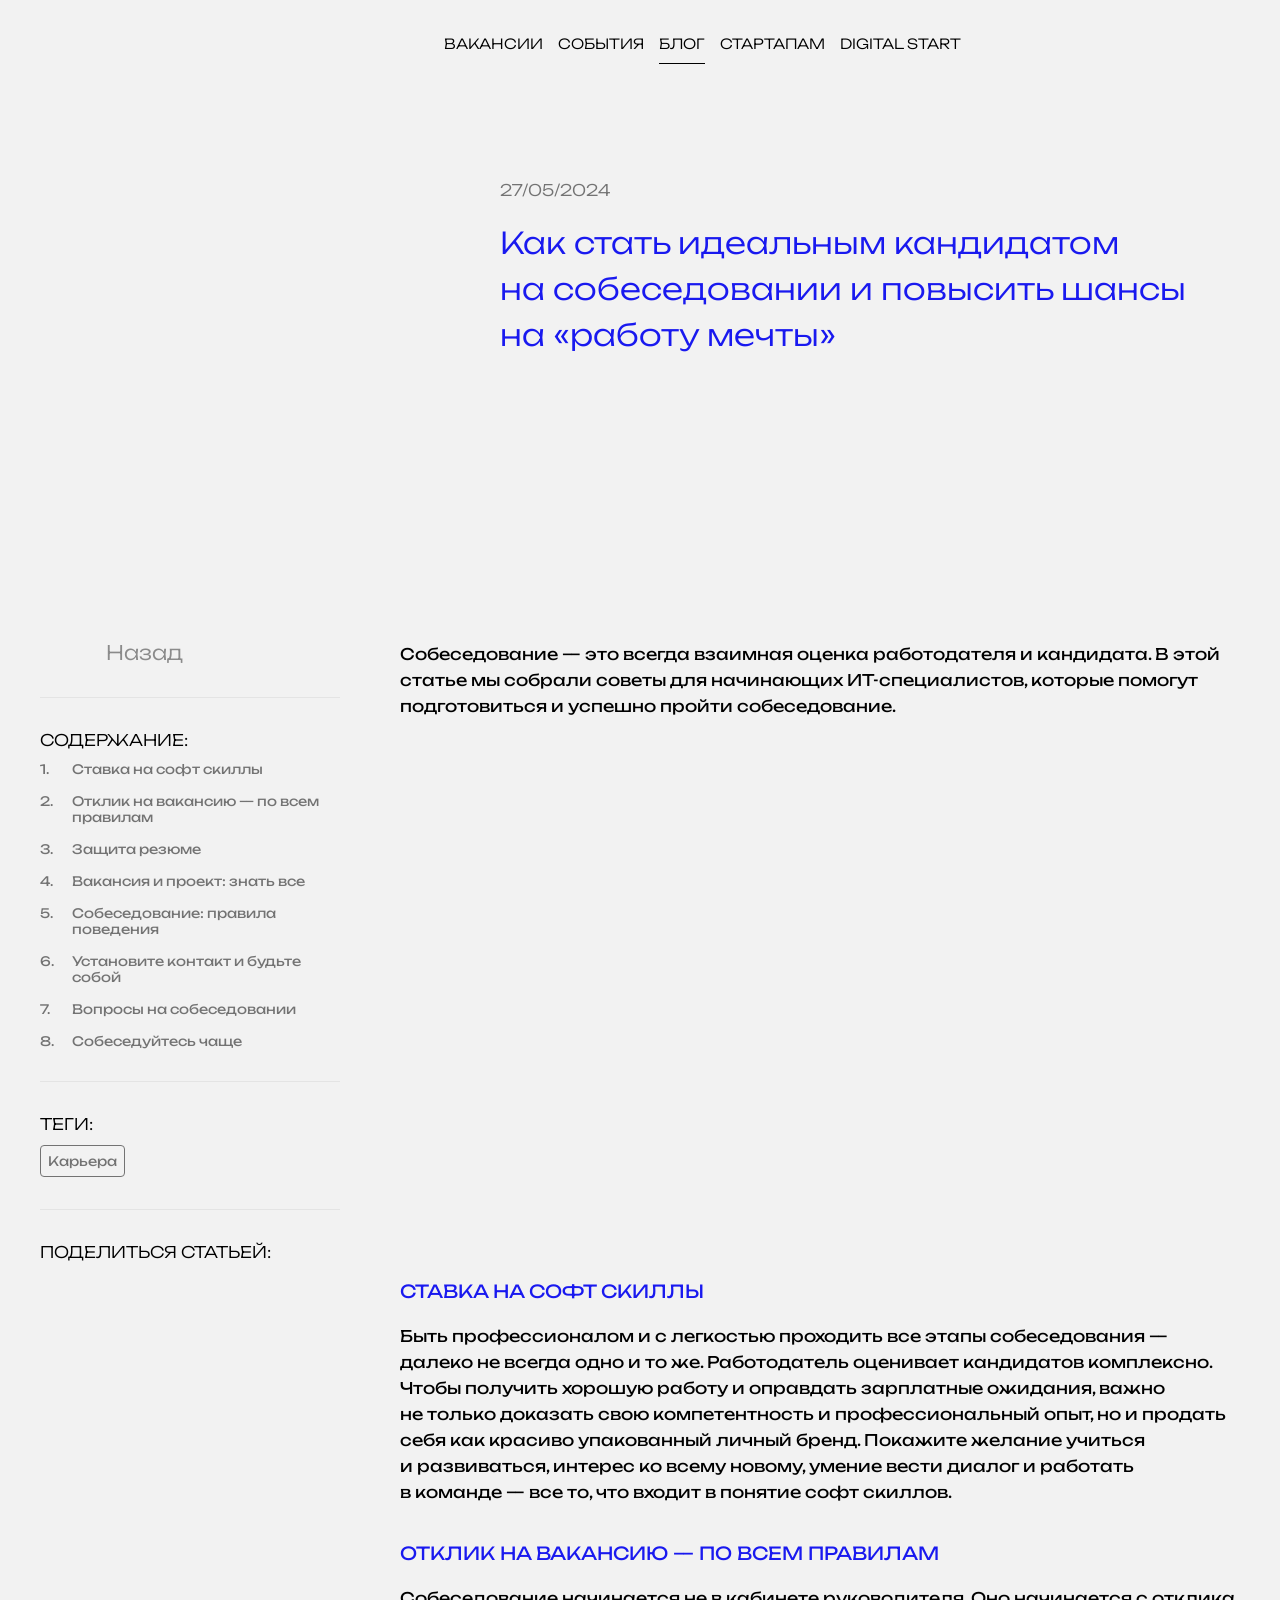
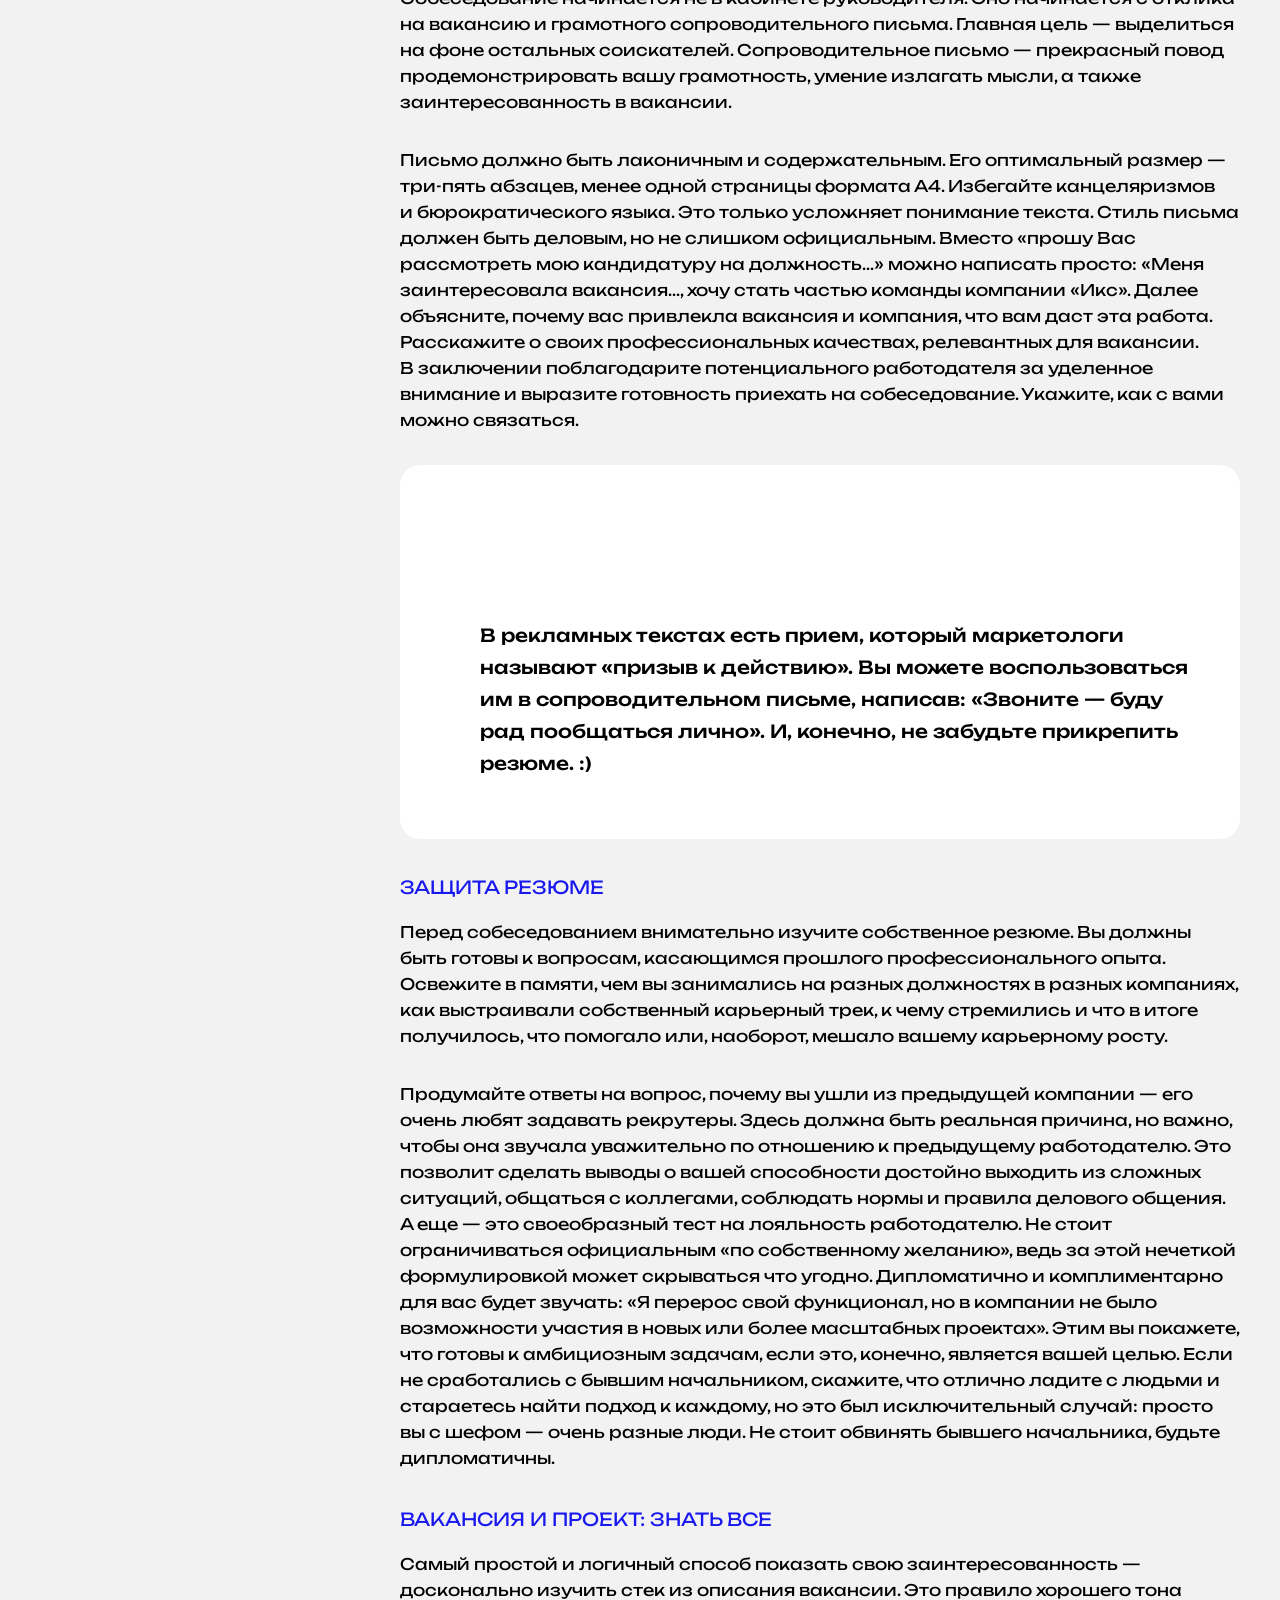
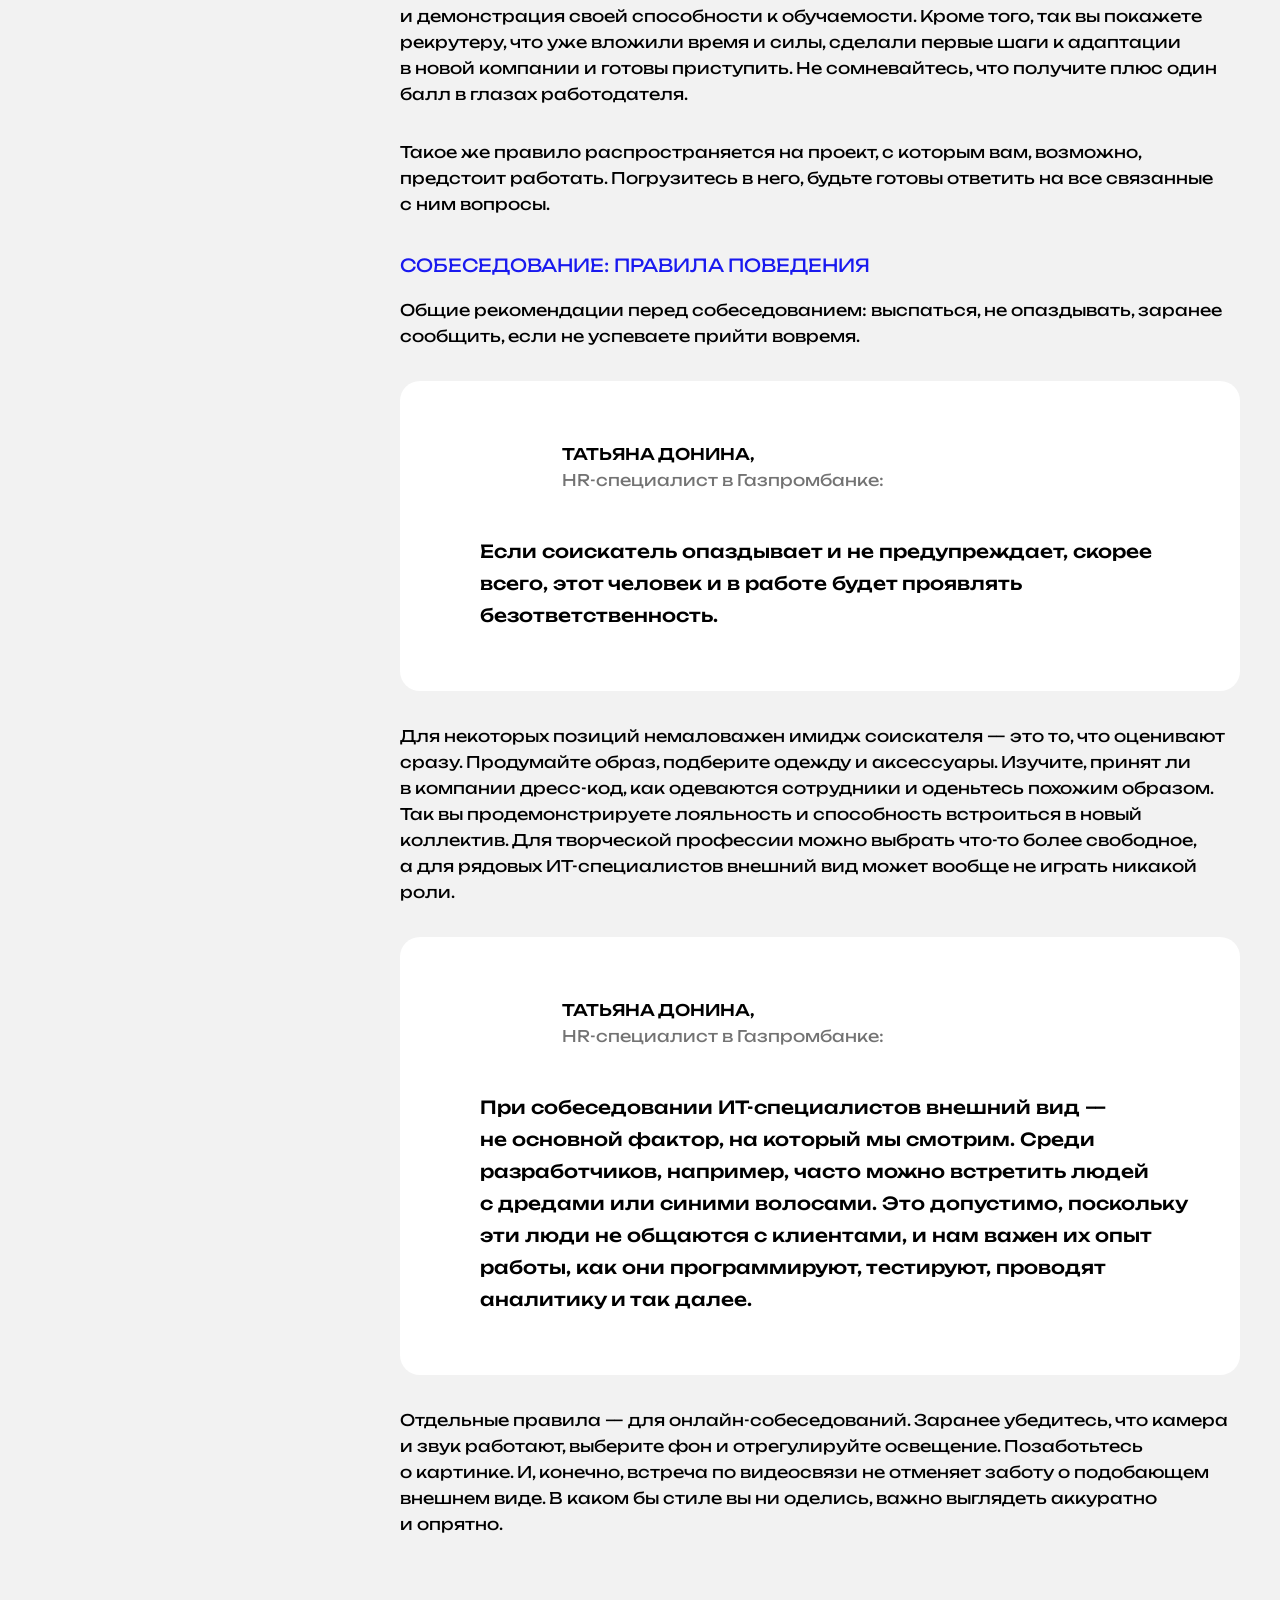
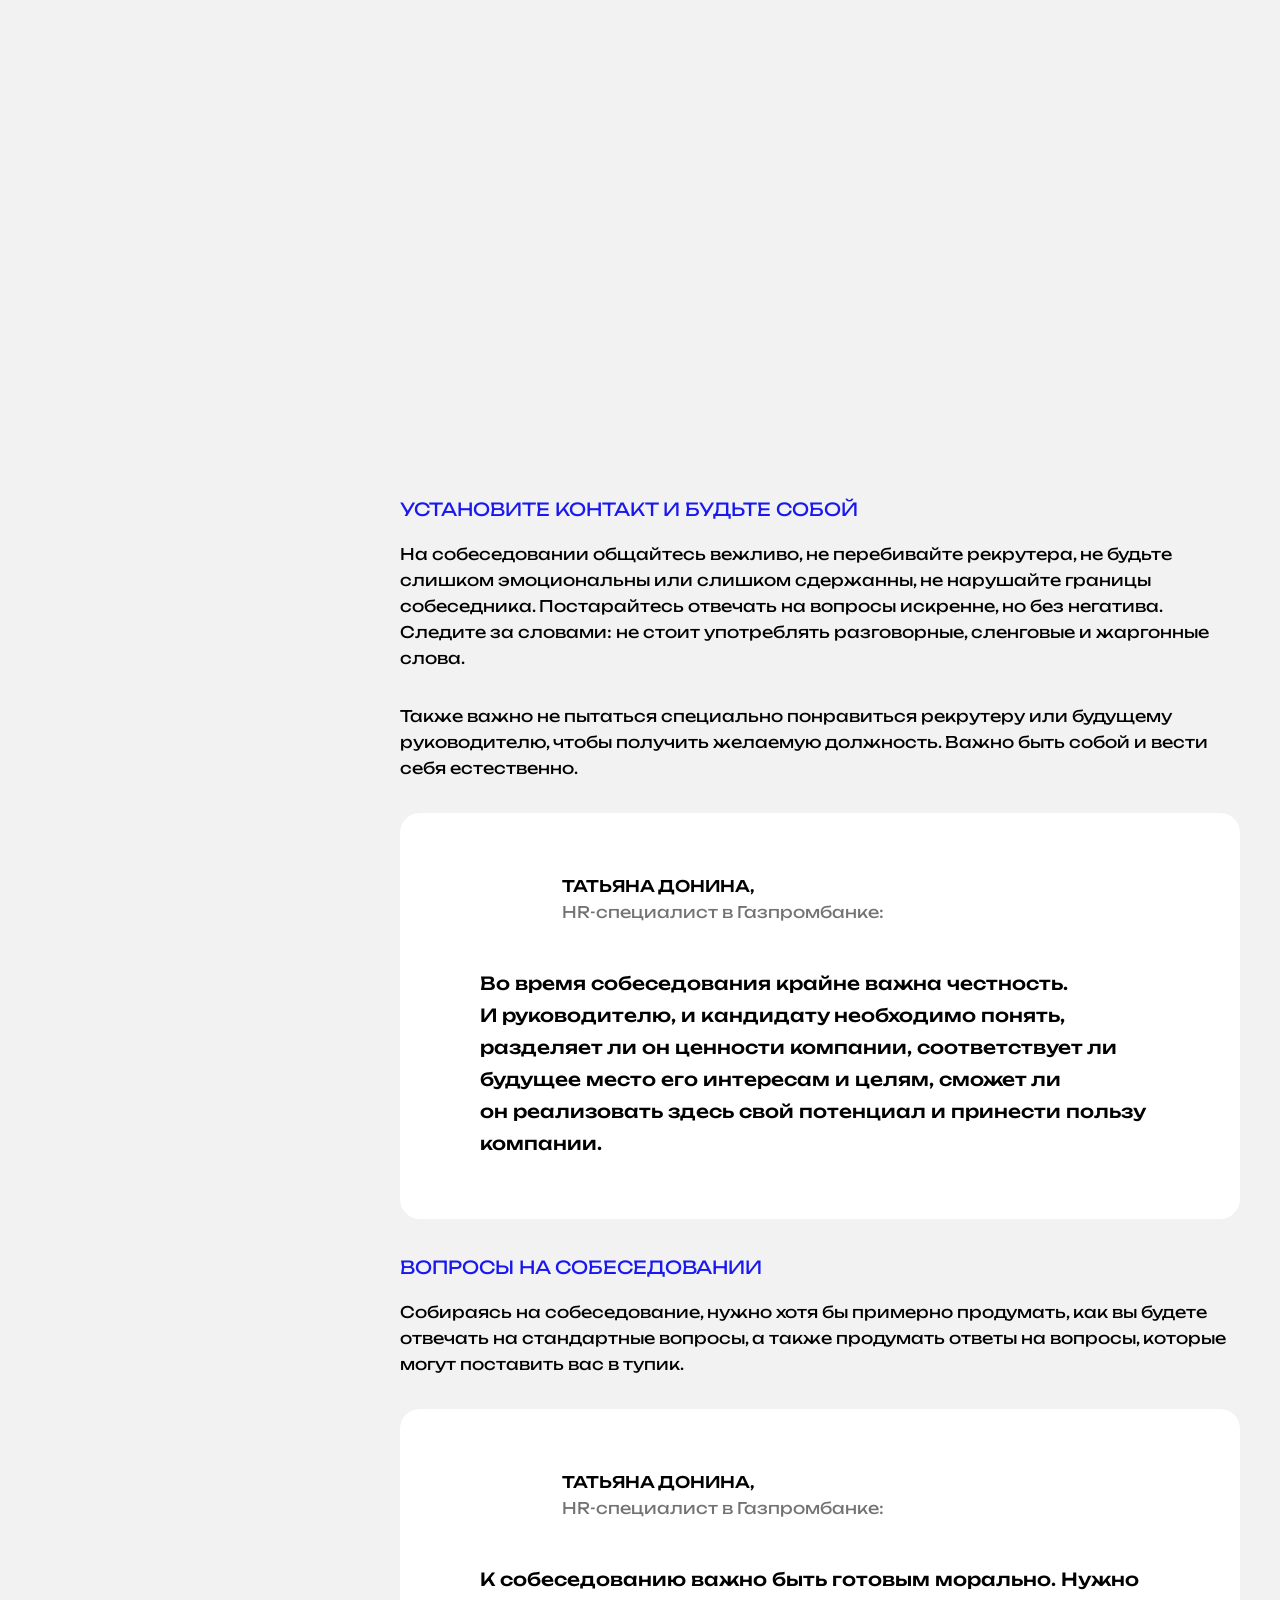
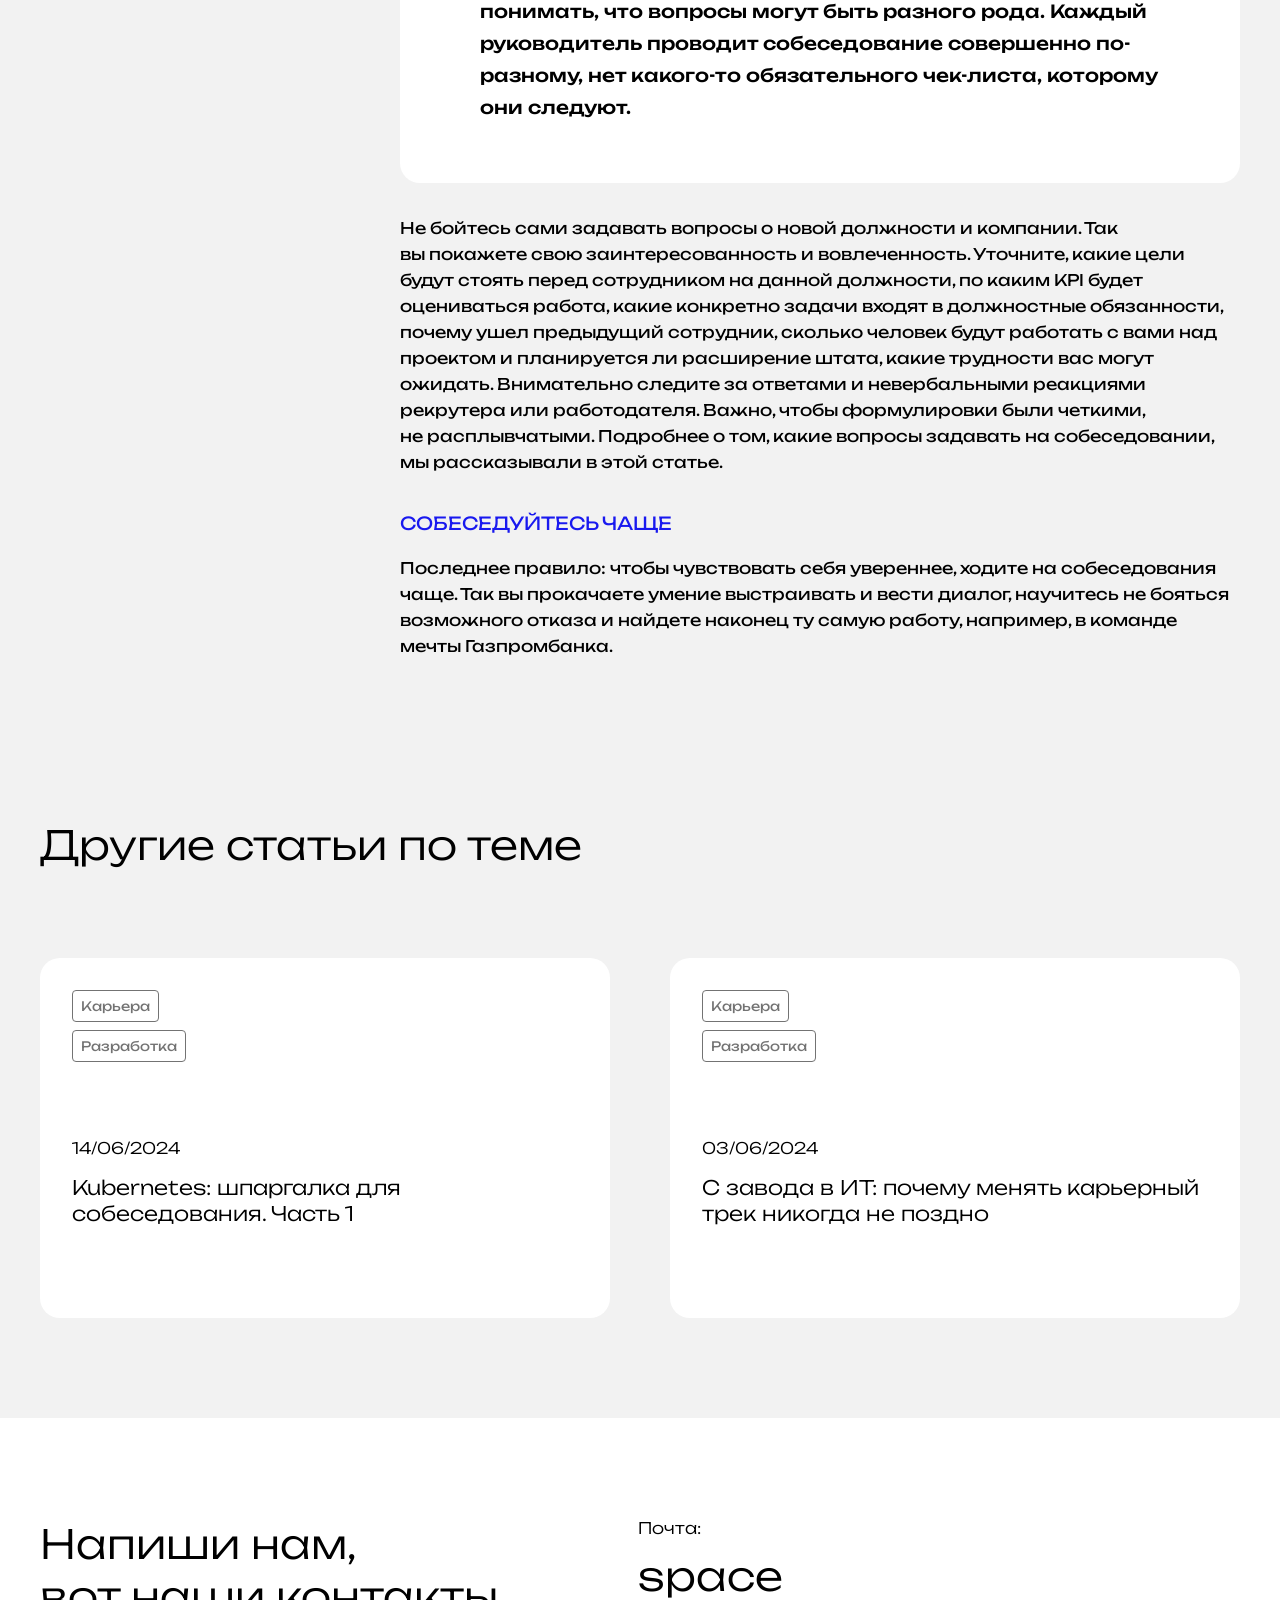
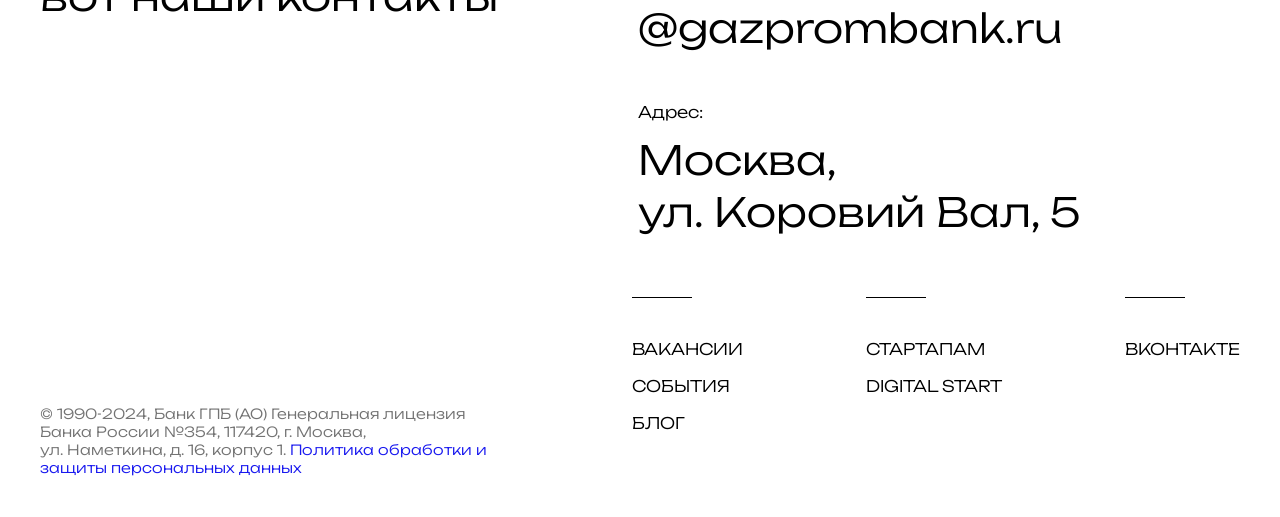
==== article.html @ 4fe47ee4 "Add files via upload" ====
<!DOCTYPE html>
<html lang="ru">

<head>
  <meta charset="UTF-8">
  <meta name="viewport" content="width=device-width, initial-scale=1.0">
  <meta http-equiv="X-UA-Compatible" content="ie=edge">
  <link rel="stylesheet" href="css/style.css">
  <link rel="icon" type="image/png" href="favicon/favicon-96x96.png" sizes="96x96" />
  <link rel="icon" type="image/svg+xml" href="favicon/favicon.svg" />
  <link rel="shortcut icon" href="favicon/favicon.ico" />
  <link rel="apple-touch-icon" sizes="180x180" href="favicon/apple-touch-icon.png" />
  <link rel="manifest" href="/site.webmanifest" />
  <link rel="preload" href="fonts/Unbounded-Regular.woff2" as="font" crossorigin="anonymous">
  <link rel="preload" href="fonts/Unbounded-Medium.woff2" as="font" crossorigin="anonymous">
  <title>Как стать идеальным кандидатом на&nbsp;собеседовании&nbsp;&mdash; Газпромбанк.Тех</title>
  <meta name="description" content="Статья: «Как стать идеальным кандидатом на собеседовании и повысить шансы на «работу мечты»»">
</head>

<body>
  <header class="header">
    <div class="container">
      <div class="header__wrapper">
        <a class="header__logo" href="#" aria-label="Переход на главную страницу">
          <svg class="header__logo-icon" width="354" height="19" aria-hidden="true">
            <use xlink:href="images/sprite.svg#icon-logo-header"></use>
          </svg>
        </a>
        <button class="header__burger burger" type="button" aria-label="Открыть меню">
          <svg width="32" height="32" aria-hidden="true">
            <use xlink:href="images/sprite.svg#icon-burger"></use>
          </svg>
        </button>
        <nav class="main-nav">
          <ul class="main-nav__list">
            <li class="main-nav__item">
              <a class="main-nav__link" href="#">Вакансии</a>
            </li>
            <li class="main-nav__item">
              <a class="main-nav__link" href="#">события</a>
            </li>
            <li class="main-nav__item">
              <a class="main-nav__link main-nav__link--active" href="blog.html">блог</a>
            </li>
            <li class="main-nav__item">
              <a class="main-nav__link" href="#">стартапам</a>
            </li>
            <li class="main-nav__item">
              <a class="main-nav__link" href="#">digital start</a>
            </li>
          </ul>
        </nav>
        <ul class="header__social">
          <li class="header__social-item">
            <a class="header__social-link" href="#" aria-label="Ссылка на VK">
              <svg width="24" height="24" aria-hidden="true">
                <use xlink:href="images/sprite.svg#icon-vk"></use>
              </svg>
            </a>
          </li>
        </ul>
      </div>
    </div>
  </header>
  <main>
    <section class="article-hero">
      <div class="article-hero__decor">
        <picture>
          <source media="(max-width: 767px)" srcset="images/article-decor-mobile.png">
          <source media="(max-width: 1023px)" srcset="images/article-decor-tablet.png">
          <img class="article-hero__decor-img" src="images/article-decor.png" width="1214" height="577"
            alt="Декоративный элемент">
        </picture>
      </div>
      <div class="container">
        <div class="article-hero__wrapper">
          <a class="article-hero__back link-back" href="blog.html">
            <svg class="link-back__icon" width="46" height="14" aria-hidden="true">
              <use xlink:href="images/sprite.svg#icon-arrow-left"></use>
            </svg>
            <span class="link-back__text">Назад</span>
          </a>
          <div class="article-hero__picture">
            <picture>
              <source type="image/webp" media="(max-width: 767px)"
                srcset="images/article-hero-mobile.webp 1x, images/article-hero-mobile@2x.webp 2x">
              <source type="image/webp" media="(max-width: 1023px)"
                srcset="images/article-hero-tablet.webp 1x, images/article-hero-tablet@2x.webp 2x">
              <source type="image/webp" srcset="images/article-hero.webp 1x, images/article-hero@2x.webp 2x" height="440" width="440">
              <source media="(max-width: 767px)"
                srcset="images/article-hero-mobile.png 1x, images/article-hero-mobile@2x.png 2x">
              <source media="(max-width: 1023px)"
                srcset="images/article-hero-tablet.png 1x, images/article-hero-tablet@2x.png 2x">
              <img class="article-hero__img" src="images/article-hero.png" srcset="images/article-hero@2x.png 2x"
                height="440" width="440" alt="Иллюстрация новости">
            </picture>
          </div>
          <div class="article-hero__info">
            <span class="article-hero__date">27/05/2024</span>
            <h1 class="article-hero__title">Как стать идеальным кандидатом на&nbsp;собеседовании и&nbsp;повысить шансы
              на&nbsp;&laquo;работу мечты&raquo;</h1>
          </div>
        </div>
      </div>
    </section>
    <section class="article">
      <h2 class="visually-hidden">Как стать идеальным кандидатом на&nbsp;собеседовании и&nbsp;повысить шансы
        на&nbsp;&laquo;работу мечты&raquo;
      </h2>
      <div class="container">
        <div class="article__wrapper">
          <aside class="article-aside">
            <a class="article-aside__back link-back" href="blog.html">
              <svg class="link-back__icon" width="46" height="14" aria-hidden="true">
                <use xlink:href="images/sprite.svg#icon-arrow-left"></use>
              </svg>
              <span class="link-back__text">Назад</span>
            </a>
            <h2 class="article-aside__title article-aside__title--tablet-none">Содержание:</h2>
            <ul class="article-aside__list">
              <li class="article-aside__item">
                <a href="#article-1" class="article-aside__link">Ставка на&nbsp;софт скиллы</a>
              </li>
              <li class="article-aside__item">
                <a href="#article-2" class="article-aside__link">Отклик на&nbsp;вакансию&nbsp;&mdash; по&nbsp;всем
                  правилам</a>
              </li>
              <li class="article-aside__item">
                <a href="#article-3" class="article-aside__link">Защита резюме</a>
              </li>
              <li class="article-aside__item">
                <a href="#article-4" class="article-aside__link">Вакансия и&nbsp;проект: знать все</a>
              </li>
              <li class="article-aside__item">
                <a href="#article-5" class="article-aside__link">Собеседование: правила поведения</a>
              </li>
              <li class="article-aside__item">
                <a href="#article-6" class="article-aside__link">Установите контакт и&nbsp;будьте собой</a>
              </li>
              <li class="article-aside__item">
                <a href="#article-7" class="article-aside__link">Вопросы на&nbsp;собеседовании</a>
              </li>
              <li class="article-aside__item">
                <a href="#article-8" class="article-aside__link">Собеседуйтесь чаще</a>
              </li>
            </ul>
            <div class="article-aside__inner">
              <h2 class="article-aside__title">ТЕГИ:</h2>
              <ul class="article-aside__tags">
                <li class="article-aside__tag-item">
                  <span class="article-aside__tag">Карьера</span>
                </li>
              </ul>
            </div>
            <div class="article-aside__inner">
              <h2 class="article-aside__title">ПОДЕЛИТЬСЯ СТАТЬЕЙ:</h2>
              <ul class="article-aside__social">
                <li class="article-aside__social-item">
                  <a href="#" class="article-aside__social-link" aria-label="Ссылка на ВК">
                    <svg width="24" height="24" aria-hidden="true">
                      <use xlink:href="images/sprite.svg#icon-vk"></use>
                    </svg>
                  </a>
                </li>
              </ul>
            </div>
          </aside>
          <div class="article__text-block">
            <p class="article__text">Собеседование&nbsp;&mdash; это всегда взаимная оценка работодателя
              и&nbsp;кандидата. В&nbsp;этой статье
              мы&nbsp;собрали советы для начинающих ИТ-специалистов, которые помогут подготовиться и&nbsp;успешно пройти
              собеседование.</p>
            <picture>
              <source type="image/webp" media="(max-width: 767px)"
                srcset="images/article-img-1-mobile.webp 1x, images/article-img-1-mobile@2x.webp 2x">
              <source type="image/webp" media="(max-width: 1023px)"
                srcset="images/article-img-1-tablet.webp 1x, images/article-img-1-tablet@2x.webp 2x">
              <source type="image/webp" srcset="images/article-img-1.webp 1x, images/article-img-1@2x.webp 2x">
              <source media="(max-width: 767px)"
                srcset="images/article-img-1-mobile.jpg 1x, images/article-img-1-mobile@2x.jpg 2x">
              <source media="(max-width: 1023px)"
                srcset="images/article-img-1-tablet.jpg 1x, images/article-img-1-tablet@2x.jpg 2x">
              <img class="article__img" src="images/article-img-1.jpg" srcset="images/article-img-1@2x.jpg 2x"
                height="440" width="820" alt="Иллюстрация новости">
            </picture>
            <h2 class="article__heading" id="article-1">Ставка на&nbsp;софт скиллы</h2>
            <p class="article__text">Быть профессионалом и&nbsp;с&nbsp;легкостью проходить все этапы
              собеседования&nbsp;&mdash; далеко не
              всегда одно и&nbsp;то&nbsp;же. Работодатель оценивает кандидатов комплексно. Чтобы получить хорошую работу
              и
              оправдать зарплатные ожидания, важно не&nbsp;только доказать свою компетентность и&nbsp;профессиональный
              опыт, но&nbsp;и
              продать себя как красиво упакованный личный бренд. Покажите желание учиться и&nbsp;развиваться, интерес ко
              всему новому, умение вести диалог и&nbsp;работать в&nbsp;команде&nbsp;&mdash; все&nbsp;то, что входит
              в&nbsp;понятие софт скиллов.</p>
            <h2 class="article__heading" id="article-2">Отклик на&nbsp;вакансию&nbsp;&mdash; по&nbsp;всем правилам</h2>
            <p class="article__text">Собеседование начинается не&nbsp;в&nbsp;кабинете руководителя. Оно начинается
              с&nbsp;отклика на
              вакансию и&nbsp;грамотного сопроводительного письма. Главная цель&nbsp;&mdash; выделиться на&nbsp;фоне
              остальных соискателей.
              Сопроводительное письмо&nbsp;&mdash; прекрасный повод продемонстрировать вашу грамотность, умение излагать
              мысли, а
              также заинтересованность в&nbsp;вакансии.</p>
            <p class="article__text">Письмо должно быть лаконичным и&nbsp;содержательным. Его оптимальный
              размер&nbsp;&mdash; три-пять
              абзацев, менее одной страницы формата А4. Избегайте канцеляризмов и&nbsp;бюрократического языка. Это
              только
              усложняет понимание текста. Стиль письма должен быть деловым, но&nbsp;не&nbsp;слишком официальным. Вместо
              &laquo;прошу Вас
              рассмотреть мою кандидатуру на&nbsp;должность...&raquo; можно написать просто: &laquo;Меня заинтересовала
              вакансия..., хочу
              стать частью команды компании &laquo;Икс&raquo;. Далее объясните, почему вас привлекла вакансия
              и&nbsp;компания, что вам
              даст эта работа. Расскажите о&nbsp;своих профессиональных качествах, релевантных для вакансии.
              В&nbsp;заключении
              поблагодарите потенциального работодателя за&nbsp;уделенное внимание и&nbsp;выразите готовность приехать
              на
              собеседование. Укажите, как с&nbsp;вами можно связаться.</p>
            <blockquote class="article__blockquote">
              <div class="article__blockquote-inner">
                <svg class="article__blockquote-icon" width="48" height="48" aria-hidden="true">
                  <use xlink:href="images/sprite.svg#icon-quote"></use>
                </svg>
              </div>
              <p class="article__blockquote-text">В&nbsp;рекламных текстах есть прием, который маркетологи называют
                &laquo;призыв к
                действию&raquo;. Вы&nbsp;можете воспользоваться им&nbsp;в&nbsp;сопроводительном письме, написав:
                &laquo;Звоните&nbsp;&mdash; буду рад
                пообщаться лично&raquo;. И, конечно, не&nbsp;забудьте прикрепить резюме. :)</p>
            </blockquote>
            <h2 class="article__heading" id="article-3">Защита резюме</h2>
            <p class="article__text">Перед собеседованием внимательно изучите собственное резюме. Вы&nbsp;должны быть
              готовы
              к&nbsp;вопросам, касающимся прошлого профессионального опыта. Освежите в&nbsp;памяти, чем
              вы&nbsp;занимались на&nbsp;разных
              должностях в&nbsp;разных компаниях, как выстраивали собственный карьерный трек, к&nbsp;чему стремились
              и&nbsp;что в&nbsp;итоге
              получилось, что помогало или, наоборот, мешало вашему карьерному росту.</p>
            <p class="article__text">Продумайте ответы на&nbsp;вопрос, почему вы&nbsp;ушли из&nbsp;предыдущей
              компании&nbsp;&mdash; его очень
              любят задавать рекрутеры. Здесь должна быть реальная причина, но&nbsp;важно, чтобы она звучала уважительно
              по
              отношению к&nbsp;предыдущему работодателю. Это позволит сделать выводы о&nbsp;вашей способности достойно
              выходить из
              сложных ситуаций, общаться с&nbsp;коллегами, соблюдать нормы и&nbsp;правила делового общения.
              А&nbsp;еще&nbsp;&mdash; это
              своеобразный тест на&nbsp;лояльность работодателю. Не&nbsp;стоит ограничиваться официальным
              &laquo;по&nbsp;собственному
              желанию&raquo;, ведь за&nbsp;этой нечеткой формулировкой может скрываться что угодно. Дипломатично
              и&nbsp;комплиментарно
              для вас будет звучать: &laquo;Я&nbsp;перерос свой функционал, но&nbsp;в&nbsp;компании не&nbsp;было
              возможности участия в&nbsp;новых или
              более масштабных проектах&raquo;. Этим вы&nbsp;покажете, что готовы к&nbsp;амбициозным задачам, если это,
              конечно,
              является вашей целью. Если не&nbsp;сработались с&nbsp;бывшим начальником, скажите, что отлично ладите
              с&nbsp;людьми и
              стараетесь найти подход к&nbsp;каждому, но&nbsp;это был исключительный случай: просто
              вы&nbsp;с&nbsp;шефом&nbsp;&mdash; очень разные
              люди. Не&nbsp;стоит обвинять бывшего начальника, будьте дипломатичны.</p>
            <h2 class="article__heading" id="article-4">Вакансия и&nbsp;проект: знать все</h2>
            <p class="article__text">Самый простой и&nbsp;логичный способ показать свою заинтересованность&nbsp;&mdash;
              досконально
              изучить стек из&nbsp;описания вакансии. Это правило хорошего тона и&nbsp;демонстрация своей способности к
              обучаемости. Кроме того, так вы&nbsp;покажете рекрутеру, что уже вложили время и&nbsp;силы, сделали первые
              шаги к
              адаптации в&nbsp;новой компании и&nbsp;готовы приступить. Не&nbsp;сомневайтесь, что получите плюс один
              балл в&nbsp;глазах
              работодателя.</p>
            <p class="article__text">Такое&nbsp;же правило распространяется на&nbsp;проект, с&nbsp;которым вам,
              возможно, предстоит
              работать. Погрузитесь в&nbsp;него, будьте готовы ответить на&nbsp;все связанные с&nbsp;ним вопросы.</p>
            <h2 class="article__heading" id="article-5">Собеседование: правила поведения</h2>
            <p class="article__text">Общие рекомендации перед собеседованием: выспаться, не&nbsp;опаздывать, заранее
              сообщить, если не&nbsp;успеваете прийти вовремя.</p>
            <blockquote class="article__blockquote">
              <div class="article__blockquote-inner">
                <svg class="article__blockquote-icon" width="48" height="48" aria-hidden="true">
                  <use xlink:href="images/sprite.svg#icon-quote"></use>
                </svg>
                <h3 class="article__blockquote-name">ТАТЬЯНА ДОНИНА,</h3>
                <span class="article__blockquote-position">HR-специалист в&nbsp;Газпромбанке:</span>
              </div>
              <p class="article__blockquote-text">Если соискатель опаздывает и&nbsp;не&nbsp;предупреждает, скорее всего,
                этот
                человек и&nbsp;в&nbsp;работе будет проявлять безответственность.</p>
            </blockquote>
            <p class="article__text">Для некоторых позиций немаловажен имидж соискателя&nbsp;&mdash; это&nbsp;то, что
              оценивают сразу.
              Продумайте образ, подберите одежду и&nbsp;аксессуары. Изучите, принят&nbsp;ли в&nbsp;компании дресс-код,
              как одеваются
              сотрудники и&nbsp;оденьтесь похожим образом. Так вы&nbsp;продемонстрируете лояльность и&nbsp;способность
              встроиться в
              новый коллектив. Для творческой профессии можно выбрать что-то более свободное, а&nbsp;для рядовых
              ИТ-специалистов внешний вид может вообще не&nbsp;играть никакой роли.</p>
            <blockquote class="article__blockquote">
              <div class="article__blockquote-inner">
                <svg class="article__blockquote-icon" width="48" height="48" aria-hidden="true">
                  <use xlink:href="images/sprite.svg#icon-quote"></use>
                </svg>
                <h3 class="article__blockquote-name">ТАТЬЯНА ДОНИНА,</h3>
                <span class="article__blockquote-position">HR-специалист в&nbsp;Газпромбанке:</span>
              </div>
              <p class="article__blockquote-text">При собеседовании ИТ-специалистов внешний вид&nbsp;&mdash;
                не&nbsp;основной фактор, на
                который мы&nbsp;смотрим. Среди разработчиков, например, часто можно встретить людей с&nbsp;дредами или
                синими
                волосами. Это допустимо, поскольку эти люди не&nbsp;общаются с&nbsp;клиентами, и&nbsp;нам важен
                их&nbsp;опыт работы, как они
                программируют, тестируют, проводят аналитику и&nbsp;так далее.</p>
            </blockquote>
            <p class="article__text">Отдельные правила&nbsp;&mdash; для онлайн-собеседований. Заранее убедитесь, что
              камера и&nbsp;звук
              работают, выберите фон и&nbsp;отрегулируйте освещение. Позаботьтесь о&nbsp;картинке. И, конечно, встреча
              по
              видеосвязи не&nbsp;отменяет заботу о&nbsp;подобающем внешнем виде. В&nbsp;каком&nbsp;бы стиле
              вы&nbsp;ни&nbsp;оделись, важно выглядеть
              аккуратно и&nbsp;опрятно.</p>
            <picture>
              <source type="image/webp" media="(max-width: 767px)"
                srcset="images/article-img-2-mobile.webp 1x, images/article-img-2-mobile@2x.webp 2x">
              <source type="image/webp" media="(max-width: 1023px)"
                srcset="images/article-img-2-tablet.webp 1x, images/article-img-2-tablet@2x.webp 2x">
              <source type="image/webp" srcset="images/article-img-2.webp 1x, images/article-img-2@2x.webp 2x">
              <source media="(max-width: 767px)"
                srcset="images/article-img-2-mobile.jpg 1x, images/article-img-2-mobile@2x.jpg 2x">
              <source media="(max-width: 1023px)"
                srcset="images/article-img-2-tablet.jpg 1x, images/article-img-2-tablet@2x.jpg 2x">
              <img class="article__img" src="images/article-img-2.jpg" srcset="images/article-img-2@2x.jpg 2x"
                height="440" width="820" alt="Иллюстрация новости">
            </picture>
            <h2 class="article__heading" id="article-6">Установите контакт и&nbsp;будьте собой</h2>
            <p class="article__text">На&nbsp;собеседовании общайтесь вежливо, не&nbsp;перебивайте рекрутера,
              не&nbsp;будьте слишком
              эмоциональны или слишком сдержанны, не&nbsp;нарушайте границы собеседника. Постарайтесь отвечать
              на&nbsp;вопросы
              искренне, но&nbsp;без негатива. Следите за&nbsp;словами: не&nbsp;стоит употреблять разговорные, сленговые
              и&nbsp;жаргонные
              слова.</p>
            <p class="article__text">Также важно не&nbsp;пытаться специально понравиться рекрутеру или будущему
              руководителю,
              чтобы получить желаемую должность. Важно быть собой и&nbsp;вести себя естественно.</p>
            <blockquote class="article__blockquote">
              <div class="article__blockquote-inner">
                <svg class="article__blockquote-icon" width="48" height="48" aria-hidden="true">
                  <use xlink:href="images/sprite.svg#icon-quote"></use>
                </svg>
                <h3 class="article__blockquote-name">ТАТЬЯНА ДОНИНА,</h3>
                <span class="article__blockquote-position">HR-специалист в&nbsp;Газпромбанке:</span>
              </div>
              <p class="article__blockquote-text">Во&nbsp;время собеседования крайне важна честность.
                И&nbsp;руководителю, и
                кандидату необходимо понять, разделяет&nbsp;ли он&nbsp;ценности компании, соответствует&nbsp;ли будущее
                место его
                интересам и&nbsp;целям, сможет&nbsp;ли он&nbsp;реализовать здесь свой потенциал и&nbsp;принести пользу
                компании.</p>
            </blockquote>
            <h2 class="article__heading" id="article-7">Вопросы на&nbsp;собеседовании</h2>
            <p class="article__text">Собираясь на&nbsp;собеседование, нужно хотя&nbsp;бы примерно продумать, как
              вы&nbsp;будете
              отвечать на&nbsp;стандартные вопросы, а&nbsp;также продумать ответы на&nbsp;вопросы, которые могут
              поставить вас в&nbsp;тупик.
            </p>
            <blockquote class="article__blockquote">
              <div class="article__blockquote-inner">
                <svg class="article__blockquote-icon" width="48" height="48" aria-hidden="true">
                  <use xlink:href="images/sprite.svg#icon-quote"></use>
                </svg>
                <h3 class="article__blockquote-name">ТАТЬЯНА ДОНИНА,</h3>
                <span class="article__blockquote-position">HR-специалист в&nbsp;Газпромбанке:</span>
              </div>
              <p class="article__blockquote-text">К&nbsp;собеседованию важно быть готовым морально. Нужно понимать, что
                вопросы могут быть разного рода. Каждый руководитель проводит собеседование совершенно по-разному, нет
                какого-то обязательного чек-листа, которому они следуют.</p>
            </blockquote>
            <p class="article__text">Не&nbsp;бойтесь сами задавать вопросы о&nbsp;новой должности и&nbsp;компании. Так
              вы&nbsp;покажете свою
              заинтересованность и&nbsp;вовлеченность. Уточните, какие цели будут стоять перед сотрудником
              на&nbsp;данной
              должности, по&nbsp;каким KPI будет оцениваться работа, какие конкретно задачи входят в&nbsp;должностные
              обязанности,
              почему ушел предыдущий сотрудник, сколько человек будут работать с&nbsp;вами над проектом
              и&nbsp;планируется&nbsp;ли
              расширение штата, какие трудности вас могут ожидать. Внимательно следите за&nbsp;ответами
              и&nbsp;невербальными
              реакциями рекрутера или работодателя. Важно, чтобы формулировки были четкими, не&nbsp;расплывчатыми.
              Подробнее
              о&nbsp;том, какие вопросы задавать на&nbsp;собеседовании, мы&nbsp;рассказывали в&nbsp;этой статье.</p>
            <h2 class="article__heading" id="article-8">СОБЕСЕДУЙТЕСЬ ЧАЩЕ</h2>
            <p class="article__text">Последнее правило: чтобы чувствовать себя увереннее, ходите на&nbsp;собеседования
              чаще.
              Так вы&nbsp;прокачаете умение выстраивать и&nbsp;вести диалог, научитесь не&nbsp;бояться возможного отказа
              и&nbsp;найдете
              наконец ту&nbsp;самую работу, например, в&nbsp;команде мечты Газпромбанка.</p>
          </div>
        </div>
      </div>
    </section>
    <section class="see-more">
      <div class="container">
        <h2 class="see-more__title">Другие статьи по теме</h2>
        <ul class="see-more__list">
          <li class="see-more__item">
            <a class="blog-card" href="#">
              <picture>
                <source type="image/webp" media="(max-width: 767px)"
                  srcset="images/blog-img-mob-1.webp 1x, images/blog-img-mob-1@2x.webp 2x">
                <source type="image/webp" media="(max-width: 1023px)"
                  srcset="images/blog-img-tablet-1.webp 1x, images/blog-img-tablet-1@2x.webp 2x">
                <source type="image/webp" srcset="images/blog-img-1.webp 1x, images/blog-img-1@2x.webp 2x">
                <source media="(max-width: 767px)"
                  srcset="images/blog-img-mob-1.png 1x, images/blog-img-mob-1@2x.png 2x">
                <source media="(max-width: 1023px)"
                  srcset="images/blog-img-tablet-1.png 1x, images/blog-img-tablet-1@2x.png 2x">
                <img class="blog-card__img" src="images/blog-img-1.png" srcset="images/blog-img-1@2x.png 2x" width="228"
                  height="228" alt="">
              </picture>
              <ul class="blog-card__tags">
                <li class="blog-card__tag">Карьера</li>
                <li class="blog-card__tag">Разработка</li>
              </ul>
              <div class="blog-card__content">
                <p class="blog-card__date">14/06/2024</p>
                <h3 class="blog-card__title">Kubernetes: шпаргалка для собеседования. Часть&nbsp;1</h3>
              </div>
            </a>
          </li>
          <li class="see-more__item">
            <a class="blog-card blog-card--top" href="#">
              <picture>
                <source type="image/webp" media="(max-width: 767px)"
                  srcset="images/blog-img-mob-2.webp 1x, images/blog-img-mob-2@2x.webp 2x">
                <source type="image/webp" media="(max-width: 1023px)"
                  srcset="images/blog-img-tablet-2.webp 1x, images/blog-img-tablet-2@2x.webp 2x">
                <source type="image/webp" srcset="images/blog-img-2.webp 1x, images/blog-img-2@2x.webp 2x">
                <source media="(max-width: 767px)"
                  srcset="images/blog-img-mob-2.png 1x, images/blog-img-mob-2@2x.png 2x">
                <source media="(max-width: 1023px)"
                  srcset="images/blog-img-tablet-2.png 1x, images/blog-img-tablet-2@2x.png 2x">
                <img class="blog-card__img" src="images/blog-img-2.png" srcset="images/blog-img-2@2x.png 2x" width="228"
                  height="228" alt="">
              </picture>
              <ul class="blog-card__tags">
                <li class="blog-card__tag">Карьера</li>
                <li class="blog-card__tag">Разработка</li>
              </ul>
              <div class="blog-card__content">
                <p class="blog-card__date">03/06/2024</p>
                <h3 class="blog-card__title">С&nbsp;завода в&nbsp;ИТ: почему менять карьерный трек
                  никогда не
                  поздно</h3>
              </div>
            </a>
          </li>
          <li class="see-more__item see-more__item--desktop">
            <a class="blog-card" href="#">
              <picture>
                <source type="image/webp" srcset="images/blog-img-7.webp 1x, images/blog-img-7@2x.webp 2x">
                <img class="blog-card__img" src="images/blog-img-7.png" srcset="images/blog-img-7@2x.png 2x" width="228"
                  height="228" alt="">
              </picture>
              <ul class="blog-card__tags">
                <li class="blog-card__tag">Карьера</li>
              </ul>
              <div class="blog-card__content">
                <p class="blog-card__date">24/04/2024</p>
                <h3 class="blog-card__title">Проект Alumni; Как в&nbsp;Газпромбанке создали клуб бывших
                  сотрудников</h3>
              </div>
            </a>
          </li>
        </ul>
      </div>
    </section>
  </main>
  <footer class="footer">
    <div class="container">
      <div class="footer__columns">
        <div class="footer__column">
          <h2 class="footer__title">Напиши нам, вот&nbsp;наши контакты</h2>
        </div>
        <div class="footer__column">
          <div class="footer__contacts">
            <span class="footer__contacts-title">Почта:</span>
            <a class="footer__contacts-link" href="mailto:space@gazprombank.ru">space @gazprombank.ru</a>
          </div>
          <div class="footer__contacts">
            <span class="footer__contacts-title">Адрес:</span>
            <a class="footer__contacts-link" href="#">Москва, ул.&nbsp;Коровий Вал, 5</a>
          </div>
        </div>
      </div>
      <div class="footer__columns">
        <div class="footer__column">
          <a class="footer__logo" href="#" aria-label="Переход на главную страницу">
            <svg class="footer__logo-icon" width="354" height="19" aria-hidden="true">
              <use xlink:href="images/sprite.svg#icon-logo-header"></use>
            </svg>
          </a>
          <p class="footer__copyright">© 1990-2024, Банк ГПБ (АО) Генеральная лицензия Банка России №354, 117420, г.
            Москва, ул.&nbsp;Наметкина, д. 16, корпус 1. <a href="#" class="footer__copyright-link">Политика обработки и
              защиты персональных данных</a>
          </p>
        </div>
        <div class="footer__column">
          <div class="footer__navigation">
            <div class="footer__navigation-block">
              <a href="#" class="footer__navigation-link">Вакансии</a>
              <a href="#" class="footer__navigation-link">События</a>
              <a href="#" class="footer__navigation-link">Блог</a>
            </div>
            <div class="footer__navigation-block">
              <a href="#" class="footer__navigation-link">Стартапам</a>
              <a href="#" class="footer__navigation-link">Digital start</a>
            </div>
            <div class="footer__navigation-block">
              <a href="#" class="footer__navigation-link">Вконтакте</a>
            </div>
          </div>
        </div>
      </div>
    </div>
  </footer>
</body>

</html>
---- css/style.css ----
/* Global */
/* ------------------------------------ */
/*! normalize.css v8.0.1 | MIT License | github.com/necolas/normalize.css */
/* Document
  ========================================================================== */
/**
 * 1. Correct the line height in all browsers.
 * 2. Prevent adjustments of font size after orientation changes in iOS.
 */
html {
  line-height: 1.15;
  /* 1 */
  -webkit-text-size-adjust: 100%;
  /* 2 */
}

/* Sections
  ========================================================================== */
/**
* Remove the margin in all browsers.
*/
body {
  margin: 0;
}

/**
* Render the `main` element consistently in IE.
*/
main {
  display: block;
}

/**
* Correct the font size and margin on `h1` elements within `section` and
* `article` contexts in Chrome, Firefox, and Safari.
*/
h1 {
  margin: 0.67em 0;
  font-size: 2em;
}

/* Grouping content
  ========================================================================== */
/**
* 1. Add the correct box sizing in Firefox.
* 2. Show the overflow in Edge and IE.
*/
hr {
  -webkit-box-sizing: content-box;
          box-sizing: content-box;
  /* 1 */
  height: 0;
  /* 1 */
  overflow: visible;
  /* 2 */
}

/**
* 1. Correct the inheritance and scaling of font size in all browsers.
* 2. Correct the odd `em` font sizing in all browsers.
*/
pre {
  font-size: 1em;
  /* 2 */
  font-family: monospace, monospace;
  /* 1 */
}

/* Text-level semantics
  ========================================================================== */
/**
* Remove the gray background on active links in IE 10.
*/
a {
  background-color: transparent;
}

/**
* 1. Remove the bottom border in Chrome 57-
* 2. Add the correct text decoration in Chrome, Edge, IE, Opera, and Safari.
*/
abbr[title] {
  text-decoration: underline;
  /* 2 */
  -webkit-text-decoration: underline dotted;
          text-decoration: underline dotted;
  /* 2 */
  border-bottom: none;
  /* 1 */
}

/**
* Add the correct font weight in Chrome, Edge, and Safari.
*/
b,
strong {
  font-weight: bolder;
}

/**
* 1. Correct the inheritance and scaling of font size in all browsers.
* 2. Correct the odd `em` font sizing in all browsers.
*/
code,
kbd,
samp {
  font-size: 1em;
  /* 2 */
  font-family: monospace, monospace;
  /* 1 */
}

/**
* Add the correct font size in all browsers.
*/
small {
  font-size: 80%;
}

/**
* Prevent `sub` and `sup` elements from affecting the line height in
* all browsers.
*/
sub,
sup {
  position: relative;
  font-size: 75%;
  line-height: 0;
  vertical-align: baseline;
}

sub {
  bottom: -0.25em;
}

sup {
  top: -0.5em;
}

/* Embedded content
  ========================================================================== */
/**
* Remove the border on images inside links in IE 10.
*/
img {
  border-style: none;
}

/* Forms
  ========================================================================== */
/**
* 1. Change the font styles in all browsers.
* 2. Remove the margin in Firefox and Safari.
*/
button,
input,
optgroup,
select,
textarea {
  margin: 0;
  /* 2 */
  font-size: 100%;
  /* 1 */
  line-height: 1.15;
  /* 1 */
  font-family: inherit;
  /* 1 */
}

/**
* Show the overflow in IE.
* 1. Show the overflow in Edge.
*/
button,
input {
  /* 1 */
  overflow: visible;
}

/**
* Remove the inheritance of text transform in Edge, Firefox, and IE.
* 1. Remove the inheritance of text transform in Firefox.
*/
button,
select {
  /* 1 */
  text-transform: none;
}

/**
* Correct the inability to style clickable types in iOS and Safari.
*/
button,
[type="button"],
[type="reset"],
[type="submit"] {
  -webkit-appearance: button;
}

/**
* Remove the inner border and padding in Firefox.
*/
button::-moz-focus-inner,
[type="button"]::-moz-focus-inner,
[type="reset"]::-moz-focus-inner,
[type="submit"]::-moz-focus-inner {
  padding: 0;
  border-style: none;
}

/**
* Restore the focus styles unset by the previous rule.
*/
button:-moz-focusring,
[type="button"]:-moz-focusring,
[type="reset"]:-moz-focusring,
[type="submit"]:-moz-focusring {
  outline: 1px dotted ButtonText;
}

/**
* Correct the padding in Firefox.
*/
fieldset {
  padding: 0.35em 0.75em 0.625em;
}

/**
* 1. Correct the text wrapping in Edge and IE.
* 2. Correct the color inheritance from `fieldset` elements in IE.
* 3. Remove the padding so developers are not caught out when they zero out
*    `fieldset` elements in all browsers.
*/
legend {
  display: table;
  /* 1 */
  -webkit-box-sizing: border-box;
          box-sizing: border-box;
  /* 1 */
  max-width: 100%;
  /* 1 */
  padding: 0;
  /* 3 */
  color: inherit;
  /* 2 */
  white-space: normal;
  /* 1 */
}

/**
* Add the correct vertical alignment in Chrome, Firefox, and Opera.
*/
progress {
  vertical-align: baseline;
}

/**
* Remove the default vertical scrollbar in IE 10+.
*/
textarea {
  overflow: auto;
}

/**
* 1. Add the correct box sizing in IE 10.
* 2. Remove the padding in IE 10.
*/
[type="checkbox"],
[type="radio"] {
  -webkit-box-sizing: border-box;
          box-sizing: border-box;
  /* 1 */
  padding: 0;
  /* 2 */
}

/**
* Correct the cursor style of increment and decrement buttons in Chrome.
*/
[type="number"]::-webkit-inner-spin-button,
[type="number"]::-webkit-outer-spin-button {
  height: auto;
}

/**
* 1. Correct the odd appearance in Chrome and Safari.
* 2. Correct the outline style in Safari.
*/
[type="search"] {
  outline-offset: -2px;
  /* 2 */
  -webkit-appearance: textfield;
  /* 1 */
}

/**
* Remove the inner padding in Chrome and Safari on macOS.
*/
[type="search"]::-webkit-search-decoration {
  -webkit-appearance: none;
}

/**
* 1. Correct the inability to style clickable types in iOS and Safari.
* 2. Change font properties to `inherit` in Safari.
*/
::-webkit-file-upload-button {
  font: inherit;
  /* 2 */
  -webkit-appearance: button;
  /* 1 */
}

/* Interactive
  ========================================================================== */
/*
* Add the correct display in Edge, IE 10+, and Firefox.
*/
details {
  display: block;
}

/*
* Add the correct display in all browsers.
*/
summary {
  display: list-item;
}

/* Misc
  ========================================================================== */
/**
* Add the correct display in IE 10+.
*/
template {
  display: none;
}

/**
* Add the correct display in IE 10.
*/
[hidden] {
  display: none;
}

@font-face {
  font-family: "Unbounded";
  src: url("../fonts/Unbounded-Light.woff2") format("woff2"), url("../fonts/Unbounded-Light.woff") format("woff");
  font-weight: 300;
  font-style: normal;
  font-display: swap;
}

@font-face {
  font-family: "Unbounded";
  src: url("../fonts/Unbounded-Regular.woff2") format("woff2"), url("../fonts/Unbounded-Regular.woff") format("woff");
  font-weight: 400;
  font-style: normal;
  font-display: swap;
}

@font-face {
  font-family: "Unbounded";
  src: url("../fonts/Unbounded-Medium.woff2") format("woff2"), url("../fonts/Unbounded-Medium.woff") format("woff");
  font-weight: 500;
  font-style: normal;
  font-display: swap;
}

*,
*::after,
*::before {
  -webkit-box-sizing: border-box;
          box-sizing: border-box;
}

html {
  scroll-behavior: smooth;
}

body {
  display: -webkit-box;
  display: -ms-flexbox;
  display: flex;
  -webkit-box-orient: vertical;
  -webkit-box-direction: normal;
      -ms-flex-direction: column;
          flex-direction: column;
  min-height: 100vh;
  margin: 0;
  padding: 0;
  font-size: 16px;
  line-height: 24px;
  font-family: "Unbounded", "Arial", sans-serif;
  color: #000000;
  background-color: #F2F2F2;
}

main {
  -webkit-box-flex: 1;
      -ms-flex-positive: 1;
          flex-grow: 1;
}

img {
  display: block;
  height: auto;
  -o-object-fit: cover;
     object-fit: cover;
  max-width: 100%;
}

a {
  text-decoration: none;
}

textarea {
  resize: none;
}

.container {
  max-width: 1260px;
  margin: 0 auto;
  padding: 0 30px;
}

@media (max-width: 1023px) {
  .container {
    padding: 0 32px;
  }
}

@media (max-width: 767px) {
  .container {
    padding: 0 30px;
  }
}

.visually-hidden {
  position: absolute;
  width: 1px;
  height: 1px;
  margin: -1px;
  padding: 0;
  overflow: hidden;
  white-space: nowrap;
  border: 0;
  clip: rect(0 0 0 0);
  -webkit-clip-path: inset(100%);
          clip-path: inset(100%);
}

/* Blocks */
/* ------------------------------------ */
.link-back {
  display: -webkit-box;
  display: -ms-flexbox;
  display: flex;
  -webkit-box-align: center;
      -ms-flex-align: center;
          align-items: center;
  gap: 20px;
  font-size: 20px;
  line-height: 24px;
  font-weight: 300;
}

.link-back__text {
  -webkit-transition: color ease-in 0.3s;
  transition: color ease-in 0.3s;
  color: #8B8B8B;
}

.header {
  padding: 32px 0;
}

@media (max-width: 1023px) {
  .header {
    padding: 22px 0;
  }
}

@media (max-width: 767px) {
  .header {
    padding: 30px 0;
  }
}

.header__wrapper {
  display: -webkit-box;
  display: -ms-flexbox;
  display: flex;
  -webkit-box-align: center;
      -ms-flex-align: center;
          align-items: center;
}

.header__logo {
  display: -webkit-box;
  display: -ms-flexbox;
  display: flex;
  margin: 0 115px 0 0;
}

@media (max-width: 1300px) {
  .header__logo {
    margin: 0 50px 0 0;
  }
}

@media (max-width: 767px) {
  .header__logo {
    margin: 0 10px 0 0;
  }
}

.header__logo-icon {
  height: 19px;
  width: 354px;
}

@media (max-width: 767px) {
  .header__logo-icon {
    width: 238px;
    height: 13px;
  }
}

.header__social {
  display: -webkit-box;
  display: -ms-flexbox;
  display: flex;
  -webkit-box-align: center;
      -ms-flex-align: center;
          align-items: center;
  gap: 15px;
  padding: 0;
  margin: 0 0 0 auto;
  list-style: none;
}

@media (max-width: 1023px) {
  .header__social {
    display: none;
  }
}

.header__social-link {
  display: -webkit-box;
  display: -ms-flexbox;
  display: flex;
  color: #000000;
  -webkit-transition: color ease-in 0.3s;
  transition: color ease-in 0.3s;
}

.header__social-link:hover, .header__social-link:focus-visible {
  color: #737373;
}

@media (max-width: 1023px) {
  .header__burger {
    margin: 0 0 0 auto;
  }
}

.burger {
  display: none;
  border: none;
  background-color: transparent;
  padding: 0;
  height: 32px;
  width: 32px;
  -webkit-box-align: center;
      -ms-flex-align: center;
          align-items: center;
  -webkit-box-pack: center;
      -ms-flex-pack: center;
          justify-content: center;
  position: relative;
  cursor: pointer;
}

@media (max-width: 1023px) {
  .burger {
    display: -webkit-box;
    display: -ms-flexbox;
    display: flex;
  }
  .burger::before {
    content: "";
    width: 42px;
    height: 42px;
    position: absolute;
  }
}

.main-nav {
  margin: 0 20px 0 0;
}

@media (max-width: 1023px) {
  .main-nav {
    display: none;
  }
}

.main-nav__list {
  -webkit-box-align: center;
      -ms-flex-align: center;
          align-items: center;
  display: -webkit-box;
  display: -ms-flexbox;
  display: flex;
  gap: 32px;
  list-style: none;
  margin: 0;
  padding: 0;
}

@media (max-width: 1300px) {
  .main-nav__list {
    gap: 15px;
  }
}

.main-nav__link {
  color: #000000;
  display: -webkit-box;
  display: -ms-flexbox;
  display: flex;
  font-size: 16px;
  font-weight: 300;
  line-height: 20px;
  position: relative;
  text-transform: uppercase;
}

.main-nav__link:hover::after, .main-nav__link:focus-visible::after {
  opacity: 1;
}

.main-nav__link::after {
  content: "";
  position: absolute;
  bottom: -12px;
  left: 0;
  width: 100%;
  height: 1px;
  background-color: #000000;
  opacity: 0;
  -webkit-transition: opacity ease-in 0.3s;
  transition: opacity ease-in 0.3s;
}

.main-nav__link--active::after {
  opacity: 1;
}

@media (max-width: 1300px) {
  .main-nav__link {
    font-size: 14px;
    line-height: 16px;
  }
}

.article-hero {
  padding: 72px 0 0;
  position: relative;
  margin: 0 0 101px 0;
}

@media (max-width: 1023px) {
  .article-hero {
    padding: 18px 0 0 0;
    margin: 0 0 32px 0;
  }
}

@media (max-width: 767px) {
  .article-hero {
    padding: 28px 0 0 0;
    margin: 0 0 24px 0;
  }
}

.article-hero__decor {
  display: -webkit-box;
  display: -ms-flexbox;
  display: flex;
  position: absolute;
  height: 100%;
  width: 100%;
  left: 0;
  top: 0;
  pointer-events: none;
}

.article-hero__decor-img {
  position: absolute;
  left: 54%;
  -webkit-transform: translate(-50%, -50%);
          transform: translate(-50%, -50%);
  top: 39%;
  z-index: -1;
}

@media (max-width: 1023px) {
  .article-hero__decor-img {
    left: 46%;
    top: 26%;
  }
}

@media (max-width: 767px) {
  .article-hero__decor-img {
    left: 50%;
    top: 27%;
  }
}

.article-hero__wrapper {
  display: -webkit-box;
  display: -ms-flexbox;
  display: flex;
  gap: 80px;
}

@media (max-width: 1023px) {
  .article-hero__wrapper {
    -webkit-box-orient: vertical;
    -webkit-box-direction: normal;
        -ms-flex-direction: column;
            flex-direction: column;
    gap: unset;
  }
}

.article-hero__back {
  display: none;
}

@media (max-width: 1023px) {
  .article-hero__back {
    display: -webkit-box;
    display: -ms-flexbox;
    display: flex;
    margin: 0 0 61px 0;
  }
}

@media (max-width: 767px) {
  .article-hero__back {
    display: none;
  }
}

.article-hero__picture {
  -ms-flex-negative: 0;
      flex-shrink: 0;
}

@media (max-width: 1023px) {
  .article-hero__picture {
    display: -webkit-box;
    display: -ms-flexbox;
    display: flex;
    -webkit-box-pack: center;
        -ms-flex-pack: center;
            justify-content: center;
    margin: 0 0 51px 0;
  }
}

@media (max-width: 767px) {
  .article-hero__picture {
    margin: 0 -10px 20px;
  }
}

.article-hero__img {
  height: 440px;
  width: 440px;
}

@media (max-width: 1400px) {
  .article-hero__img {
    height: 380px;
    width: 380px;
  }
}

@media (max-width: 1023px) {
  .article-hero__img {
    height: 340px;
    width: 360px;
  }
}

@media (max-width: 767px) {
  .article-hero__img {
    width: 320px;
    height: 302px;
  }
}

.article-hero__info {
  display: -webkit-box;
  display: -ms-flexbox;
  display: flex;
  -webkit-box-orient: vertical;
  -webkit-box-direction: normal;
      -ms-flex-direction: column;
          flex-direction: column;
  padding: 20px 0 0;
}

@media (max-width: 1023px) {
  .article-hero__info {
    padding: 0;
  }
}

.article-hero__date {
  font-size: 16px;
  line-height: 20px;
  font-weight: 300;
  color: #737373;
  margin: 0 0 20px 0;
}

@media (max-width: 1023px) {
  .article-hero__date {
    font-size: 14px;
    line-height: 18px;
  }
}

@media (max-width: 767px) {
  .article-hero__date {
    font-size: 12px;
    line-height: 16px;
    margin: 0 0 10px 0;
  }
}

.article-hero__title {
  font-size: 40px;
  line-height: 52px;
  font-weight: 300;
  color: #1919EF;
  margin: 0;
}

@media (max-width: 1400px) {
  .article-hero__title {
    font-size: 30px;
    line-height: 46px;
  }
}

@media (max-width: 1023px) {
  .article-hero__title {
    font-size: 40px;
    line-height: 52px;
  }
}

@media (max-width: 767px) {
  .article-hero__title {
    font-size: 28px;
    line-height: 36px;
  }
}

.article {
  margin: 0 0 128px 0;
}

@media (max-width: 767px) {
  .article {
    margin: 0 0 77px 0;
  }
}

.article__wrapper {
  display: -ms-grid;
  display: grid;
  -ms-grid-columns: 300px 1fr;
      grid-template-columns: 300px 1fr;
  gap: 60px;
  -webkit-box-align: start;
      -ms-flex-align: start;
          align-items: start;
}

@media (max-width: 1023px) {
  .article__wrapper {
    display: -webkit-box;
    display: -ms-flexbox;
    display: flex;
    -webkit-box-orient: vertical;
    -webkit-box-direction: reverse;
        -ms-flex-direction: column-reverse;
            flex-direction: column-reverse;
    gap: 8px;
  }
}

@media (max-width: 767px) {
  .article__wrapper {
    gap: 15px;
  }
}

.article__img {
  margin: 58px 0;
}

@media (max-width: 1023px) {
  .article__img {
    margin: 60px 0;
  }
}

@media (max-width: 767px) {
  .article__img {
    margin: 40px 0;
  }
}

.article__text {
  font-size: 16px;
  line-height: 26px;
  margin: 0 0 32px 0;
}

@media (max-width: 1023px) {
  .article__text {
    font-size: 14px;
    line-height: 24px;
    margin: 0 0 32px 0;
  }
}

@media (max-width: 767px) {
  .article__text {
    margin: 0 0 24px 0;
  }
}

.article__blockquote {
  background-color: #ffffff;
  display: -webkit-box;
  display: -ms-flexbox;
  display: flex;
  -webkit-box-orient: vertical;
  -webkit-box-direction: normal;
      -ms-flex-direction: column;
          flex-direction: column;
  margin: 32px 0;
  border-radius: 20px;
  padding: 60px 40px 60px 80px;
}

@media (max-width: 1250px) {
  .article__blockquote {
    padding: 40px 30px;
  }
}

@media (max-width: 1023px) {
  .article__blockquote {
    padding: 40px 48px 60px 48px;
  }
}

@media (max-width: 767px) {
  .article__blockquote {
    padding: 24px 28px 60px 28px;
    margin: 40px 0;
  }
}

.article__blockquote-inner {
  min-height: 52px;
  margin: 0 0 42px 0;
  padding: 0 0 0 82px;
  position: relative;
}

@media (max-width: 1250px) {
  .article__blockquote-inner {
    margin: 0 0 20px 0;
    padding: 0 0 0 74px;
  }
}

@media (max-width: 1023px) {
  .article__blockquote-inner {
    margin: 0 0 27px 0;
  }
}

@media (max-width: 767px) {
  .article__blockquote-inner {
    padding: 0;
    margin: 0 0 24px 0;
    min-height: unset;
  }
}

.article__blockquote-name {
  font-size: 16px;
  line-height: 26px;
  font-weight: 500;
  margin: 0;
}

@media (max-width: 1023px) {
  .article__blockquote-name {
    padding: 8px 0 0;
  }
}

@media (max-width: 767px) {
  .article__blockquote-name {
    font-size: 14px;
    line-height: 20px;
    margin: 16px 0 0 0;
  }
}

.article__blockquote-position {
  color: #737373;
  font-size: 16px;
  line-height: 26px;
  font-weight: 400;
}

@media (max-width: 767px) {
  .article__blockquote-position {
    font-size: 14px;
    line-height: 20px;
    display: block;
  }
}

.article__blockquote-icon {
  position: absolute;
  left: 0;
  top: 0;
  height: 48px;
  width: 48px;
}

@media (max-width: 767px) {
  .article__blockquote-icon {
    position: relative;
    margin: 0;
    display: block;
  }
}

.article__blockquote-text {
  font-size: 18px;
  line-height: 32px;
  margin: 0;
  font-weight: 500;
}

.article__heading {
  text-transform: uppercase;
  color: #1919EF;
  font-size: 18px;
  line-height: 32px;
  margin: -20px 0 16px 0;
  font-weight: 400;
  padding: 20px 0 0;
}

@media (max-width: 1023px) {
  .article__heading {
    margin: 0 0 16px 0;
    padding: 0;
  }
}

@media (max-width: 767px) {
  .article__heading {
    line-height: 24px;
  }
}

.article-aside {
  position: -webkit-sticky;
  position: sticky;
  top: 50px;
}

@media (max-width: 1023px) {
  .article-aside {
    position: relative;
    width: 100%;
    top: unset;
  }
}

.article-aside__back {
  margin: 0 0 32px 0;
  outline: none;
}

@media (max-width: 1023px) {
  .article-aside__back {
    display: none;
  }
}

.article-aside__back:hover .link-back__text {
  color: #1919EF;
}

.article-aside__back:focus-visible .link-back__text {
  color: #1919EF;
}

.article-aside__title {
  border-top: 1px solid #E4E4E4;
  font-size: 16px;
  font-weight: 300;
  line-height: 26px;
  margin: 0 0 8px 0;
  padding: 29px 0 0 0;
  text-transform: uppercase;
}

@media (max-width: 1023px) {
  .article-aside__title {
    padding: 0;
    border: none;
    margin: 0;
  }
}

@media (max-width: 1023px) {
  .article-aside__title--tablet-none {
    display: none;
  }
}

.article-aside__list {
  counter-reset: aside-list 0;
  display: -webkit-box;
  display: -ms-flexbox;
  display: flex;
  -webkit-box-orient: vertical;
  -webkit-box-direction: normal;
      -ms-flex-direction: column;
          flex-direction: column;
  gap: 16px;
  list-style: none;
  margin: 0 0 32px;
  padding: 0;
}

@media (max-width: 1023px) {
  .article-aside__list {
    display: none;
  }
}

.article-aside__item {
  counter-increment: aside-list 1;
}

.article-aside__link {
  color: #737373;
  display: -webkit-box;
  display: -ms-flexbox;
  display: flex;
  font-size: 13px;
  line-height: 16px;
  -webkit-transition: color ease-in 0.3s;
  transition: color ease-in 0.3s;
  outline: none;
  padding: 0 0 0 32px;
  position: relative;
}

.article-aside__link::before {
  color: #737373;
  content: counter(aside-list) ".";
  font-size: 13px;
  left: 0;
  line-height: 16px;
  position: absolute;
  top: 0;
  -webkit-transition: color ease-in 0.3s;
  transition: color ease-in 0.3s;
}

.article-aside__link:hover, .article-aside__link:focus-visible {
  color: #000000;
}

.article-aside__link:hover::before, .article-aside__link:focus-visible::before {
  color: #000000;
}

@media (max-width: 1023px) {
  .article-aside__inner {
    display: -webkit-box;
    display: -ms-flexbox;
    display: flex;
    -webkit-box-align: center;
        -ms-flex-align: center;
            align-items: center;
    gap: 12px;
    padding: 31px 0;
    border-top: 1px solid #E4E4E4;
  }
}

@media (max-width: 767px) {
  .article-aside__inner {
    display: none;
  }
}

.article-aside__tags {
  display: -webkit-box;
  display: -ms-flexbox;
  display: flex;
  gap: 15px;
  list-style: none;
  margin: 0 0 32px 0;
  padding: 0;
}

@media (max-width: 1023px) {
  .article-aside__tags {
    margin: 0;
  }
}

.article-aside__tag {
  display: -webkit-box;
  display: -ms-flexbox;
  display: flex;
  border: 1px solid #737373;
  border-radius: 4px;
  padding: 7px;
  -webkit-box-pack: center;
      -ms-flex-pack: center;
          justify-content: center;
  color: #737373;
  font-size: 13px;
  line-height: 16px;
}

.article-aside__social {
  display: -webkit-box;
  display: -ms-flexbox;
  display: flex;
  gap: 15px;
  margin: 0;
  padding: 0;
  list-style: none;
}

.article-aside__social-link {
  color: #000000;
  display: -webkit-box;
  display: -ms-flexbox;
  display: flex;
  -webkit-transition: color ease-in 0.3s;
  transition: color ease-in 0.3s;
}

.article-aside__social-link:hover, .article-aside__social-link:focus-visible {
  color: #737373;
}

.article-aside__social-link svg {
  height: 24px;
  width: 24px;
}

.see-more {
  padding-bottom: 100px;
}

@media (max-width: 1023px) {
  .see-more {
    padding-bottom: 160px;
  }
}

@media (max-width: 767px) {
  .see-more {
    padding-bottom: 39px;
  }
}

.see-more__title {
  font-size: 40px;
  font-weight: 300;
  line-height: 52px;
  margin: 0 0 180px 0;
}

@media (max-width: 1399px) {
  .see-more__title {
    margin-bottom: 87px;
  }
}

@media (max-width: 767px) {
  .see-more__title {
    font-size: 28px;
    line-height: 36px;
    margin-bottom: 99px;
  }
}

.see-more__list {
  display: -ms-grid;
  display: grid;
  -webkit-box-align: start;
      -ms-flex-align: start;
          align-items: start;
  margin-top: 0;
  margin-bottom: 0;
  padding: 0;
  list-style: none;
  -ms-grid-columns: (1fr)[3];
      grid-template-columns: repeat(3, 1fr);
  gap: 140px 60px;
}

@media (max-width: 1399px) {
  .see-more__list {
    padding-top: 0;
    -ms-grid-columns: (1fr)[2];
        grid-template-columns: repeat(2, 1fr);
  }
}

@media (max-width: 1023px) {
  .see-more__list {
    gap: 80px 32px;
  }
}

@media (max-width: 767px) {
  .see-more__list {
    -ms-grid-columns: 1fr;
        grid-template-columns: 1fr;
    gap: 99px 0;
  }
}

@media (max-width: 1399px) {
  .see-more__item--desktop {
    display: none;
  }
}

.footer {
  padding-top: 100px;
  padding-bottom: 40px;
  background-color: #ffffff;
}

@media (max-width: 767px) {
  .footer {
    padding-top: 61px;
    padding-bottom: 39px;
  }
}

.footer__columns {
  display: -ms-grid;
  display: grid;
  margin-bottom: 11px;
  -ms-grid-columns: 500px 1fr;
      grid-template-columns: 500px 1fr;
  -webkit-column-gap: 92px;
          column-gap: 92px;
}

@media (max-width: 1199px) {
  .footer__columns {
    -webkit-column-gap: 25px;
            column-gap: 25px;
  }
}

@media (max-width: 1023px) {
  .footer__columns {
    margin-bottom: 17px;
    -ms-grid-columns: 1fr;
        grid-template-columns: 1fr;
  }
}

@media (max-width: 767px) {
  .footer__columns {
    margin-bottom: 16px;
  }
}

.footer__columns:last-child {
  margin-bottom: 0;
}

.footer__column {
  display: -webkit-box;
  display: -ms-flexbox;
  display: flex;
  -webkit-box-align: start;
      -ms-flex-align: start;
          align-items: flex-start;
  -webkit-box-orient: vertical;
  -webkit-box-direction: normal;
      -ms-flex-direction: column;
          flex-direction: column;
}

.footer__title {
  font-size: 40px;
  font-weight: 300;
  line-height: 52px;
  max-width: 500px;
  margin-top: 0;
  margin-bottom: 40px;
  color: #000000;
}

@media (max-width: 1023px) {
  .footer__title {
    height: unset;
  }
}

@media (max-width: 767px) {
  .footer__title {
    font-size: 26px;
    line-height: 32px;
  }
}

.footer__logo {
  margin-bottom: 83px;
}

@media (max-width: 1023px) {
  .footer__logo {
    margin-bottom: 54px;
  }
}

@media (max-width: 767px) {
  .footer__logo {
    margin-bottom: 34px;
  }
}

@media (max-width: 1023px) {
  .footer__logo-icon {
    width: 285px;
    height: 15px;
  }
}

@media (max-width: 767px) {
  .footer__logo-icon {
    width: 278px;
  }
}

.footer__copyright {
  font-size: 14px;
  font-weight: 300;
  line-height: 18px;
  max-width: 450px;
  margin: 0;
  color: #737373;
}

@media (max-width: 1023px) {
  .footer__copyright {
    max-width: none;
  }
}

@media (max-width: 767px) {
  .footer__copyright {
    line-height: 20px;
  }
}

.footer__copyright-link {
  -webkit-transition: -webkit-text-decoration-color ease-in 0.3s;
  transition: -webkit-text-decoration-color ease-in 0.3s;
  transition: text-decoration-color ease-in 0.3s;
  transition: text-decoration-color ease-in 0.3s, -webkit-text-decoration-color ease-in 0.3s;
  text-decoration: underline;
  color: #1919EF;
  -webkit-text-decoration-color: rgba(255, 255, 255, 0);
          text-decoration-color: rgba(255, 255, 255, 0);
}

.footer__copyright-link:focus-visible, .footer__copyright-link:hover {
  -webkit-text-decoration-color: #1919EF;
          text-decoration-color: #1919EF;
}

.footer__contacts {
  display: -webkit-box;
  display: -ms-flexbox;
  display: flex;
  -webkit-box-orient: vertical;
  -webkit-box-direction: normal;
      -ms-flex-direction: column;
          flex-direction: column;
  max-width: 480px;
  margin-bottom: 48px;
  padding-left: 6px;
  gap: 12px;
}

@media (max-width: 1023px) {
  .footer__contacts {
    margin-bottom: 40px;
    padding-left: 0;
  }
}

@media (max-width: 767px) {
  .footer__contacts {
    gap: 8px;
  }
}

.footer__contacts-title {
  font-size: 16px;
  font-weight: 300;
  line-height: 20px;
  margin: 0;
  color: #000000;
}

.footer__contacts-link {
  font-size: 40px;
  font-weight: 300;
  line-height: 52px;
  -webkit-transition: color ease-in 0.3s;
  transition: color ease-in 0.3s;
  color: #000000;
}

@media (max-width: 767px) {
  .footer__contacts-link {
    font-size: 26px;
    line-height: 32px;
  }
}

.footer__contacts-link:focus-visible, .footer__contacts-link:hover {
  color: #1919EF;
}

.footer__navigation {
  display: -webkit-box;
  display: -ms-flexbox;
  display: flex;
  -webkit-box-pack: justify;
      -ms-flex-pack: justify;
          justify-content: space-between;
  width: 100%;
  gap: 20px;
}

@media (max-width: 1023px) {
  .footer__navigation {
    display: none;
  }
}

.footer__navigation-block {
  position: relative;
  display: -webkit-box;
  display: -ms-flexbox;
  display: flex;
  -webkit-box-align: start;
      -ms-flex-align: start;
          align-items: flex-start;
  -webkit-box-orient: vertical;
  -webkit-box-direction: normal;
      -ms-flex-direction: column;
          flex-direction: column;
  -ms-flex-negative: 0;
      flex-shrink: 0;
  padding-top: 42px;
  gap: 17px;
}

.footer__navigation-block::before {
  position: absolute;
  top: 0;
  left: 0;
  width: 60px;
  height: 1px;
  content: "";
  background-color: #000000;
}

.footer__navigation-link {
  font-size: 16px;
  font-weight: 300;
  line-height: 20px;
  position: relative;
  display: block;
  text-transform: uppercase;
  color: #000000;
}

.footer__navigation-link::before {
  position: absolute;
  right: 0;
  bottom: -8px;
  left: 0;
  height: 1px;
  content: "";
  -webkit-transition: opacity ease-in 0.3s, -webkit-transform ease-in 0.3s;
  transition: opacity ease-in 0.3s, -webkit-transform ease-in 0.3s;
  transition: opacity ease-in 0.3s, transform ease-in 0.3s;
  transition: opacity ease-in 0.3s, transform ease-in 0.3s, -webkit-transform ease-in 0.3s;
  opacity: 0;
  background-color: #000000;
}

.footer__navigation-link:focus-visible::before, .footer__navigation-link:hover::before {
  -webkit-transform: translateY(0);
          transform: translateY(0);
  opacity: 1;
}

.blog-hero {
  padding-top: 112px;
  padding-bottom: 99px;
}

@media (max-width: 1023px) {
  .blog-hero {
    padding-top: 61px;
    padding-bottom: 30px;
  }
}

@media (max-width: 767px) {
  .blog-hero {
    padding-top: 33px;
  }
}

.blog-hero__wrapper {
  display: -ms-grid;
  display: grid;
  -webkit-box-align: center;
      -ms-flex-align: center;
          align-items: center;
  -ms-grid-columns: 1fr 1fr;
      grid-template-columns: 1fr 1fr;
}

@media (max-width: 1023px) {
  .blog-hero__wrapper {
    max-width: 948px;
    -ms-grid-columns: 1fr;
        grid-template-columns: 1fr;
    row-gap: 12px;
  }
}

@media (max-width: 767px) {
  .blog-hero__wrapper {
    row-gap: 32px;
  }
}

.blog-hero__title {
  font-size: 110px;
  font-weight: 300;
  line-height: 110px;
  margin: 0;
  padding-right: 40px;
  text-transform: uppercase;
  color: #000000;
}

@media (max-width: 1023px) {
  .blog-hero__title {
    font-size: 100px;
    margin-bottom: 20px;
  }
}

@media (max-width: 767px) {
  .blog-hero__title {
    font-size: 36px;
    line-height: 36px;
    margin-bottom: 0;
  }
}

.blog-hero__description {
  font-size: 22px;
  font-weight: 300;
  line-height: 28px;
  margin: 0;
  color: #000000;
}

@media (max-width: 1023px) {
  .blog-hero__description {
    font-size: 20px;
    line-height: 26px;
  }
}

@media (max-width: 767px) {
  .blog-hero__description {
    font-size: 20px;
    line-height: 26px;
  }
}

.blog-filter__form {
  border-top: 1px solid #000000;
  display: -webkit-box;
  display: -ms-flexbox;
  display: flex;
  -ms-flex-wrap: wrap;
      flex-wrap: wrap;
  gap: 16px;
  list-style: none;
  margin: 0;
  padding: 28px 0 0;
}

@media (max-width: 1023px) {
  .blog-filter__form {
    gap: 12px;
    padding-top: 32px;
  }
}

.blog-filter__label {
  -webkit-box-align: center;
      -ms-flex-align: center;
          align-items: center;
  background-color: transparent;
  border: 1px solid #737373;
  border-radius: 4px;
  color: #737373;
  cursor: pointer;
  display: -webkit-box;
  display: -ms-flexbox;
  display: flex;
  font-size: 12px;
  font-weight: 400;
  -webkit-box-pack: center;
      -ms-flex-pack: center;
          justify-content: center;
  line-height: 14px;
  padding: 8px 10px;
  -webkit-transition: background-color ease-in 0.3s, color ease-in 0.3s, border-color ease-in 0.3s;
  transition: background-color ease-in 0.3s, color ease-in 0.3s, border-color ease-in 0.3s;
}

@media (max-width: 1023px) {
  .blog-filter__label {
    padding: 7px 9px;
  }
}

.blog-filter__label--active {
  border: 1px solid #1919EF;
  color: #1919EF;
}

.blog-filter__field:hover + .blog-filter__label {
  background-color: #737373;
  color: #ffffff;
}

.blog-filter__field:checked + .blog-filter__label {
  background-color: #1919EF;
  color: #ffffff;
}

.blog-list {
  overflow: hidden;
  padding-bottom: 100px;
  padding-top: 180px;
}

@media (max-width: 1023px) {
  .blog-list {
    padding-bottom: 60px;
    padding-top: 108px;
  }
}

@media (max-width: 767px) {
  .blog-list {
    padding-top: 100px;
  }
}

.blog-list__grid {
  -webkit-box-align: start;
      -ms-flex-align: start;
          align-items: start;
  display: -ms-grid;
  display: grid;
  gap: 140px 60px;
  -ms-grid-columns: (1fr)[3];
      grid-template-columns: repeat(3, 1fr);
  list-style: none;
  margin-bottom: 0;
  margin-top: 0;
  padding: 0;
}

@media (max-width: 1399px) {
  .blog-list__grid {
    -ms-grid-columns: (1fr)[2];
        grid-template-columns: repeat(2, 1fr);
  }
}

@media (max-width: 1023px) {
  .blog-list__grid {
    gap: 80px 32px;
  }
}

@media (max-width: 767px) {
  .blog-list__grid {
    gap: 99px 0;
    -ms-grid-columns: 1fr;
        grid-template-columns: 1fr;
  }
}

.blog-list__more {
  -webkit-box-align: center;
      -ms-flex-align: center;
          align-items: center;
  background: none;
  border: 1px solid #1919EF;
  border-radius: 60px;
  color: #1919EF;
  display: -webkit-box;
  display: -ms-flexbox;
  display: flex;
  font-size: 14px;
  font-weight: 400;
  -webkit-box-pack: center;
      -ms-flex-pack: center;
          justify-content: center;
  line-height: 18px;
  margin: 40px auto 0;
  outline: none;
  padding: 10px 36px;
  -webkit-transition: background-color ease-in 0.3s, color ease-in 0.3s, border-color ease-in 0.3s;
  transition: background-color ease-in 0.3s, color ease-in 0.3s, border-color ease-in 0.3s;
  cursor: pointer;
}

@media (max-width: 1023px) {
  .blog-list__more {
    background-color: #1919EF;
    color: #ffffff;
    margin-top: 58px;
  }
}

.blog-list__more:focus-visible, .blog-list__more:hover {
  background-color: #1919EF;
  color: #ffffff;
}

.blog-card {
  position: relative;
  display: -webkit-box;
  display: -ms-flexbox;
  display: flex;
  -webkit-box-orient: vertical;
  -webkit-box-direction: normal;
      -ms-flex-direction: column;
          flex-direction: column;
  min-height: 360px;
  padding: 32px;
  border-radius: 20px;
  background: #ffffff;
}

@media (max-width: 1023px) {
  .blog-card {
    min-height: 320px;
    padding: 28px;
  }
}

@media (max-width: 767px) {
  .blog-card {
    min-height: 366px;
    padding: 40px 32px;
  }
}

.blog-card:hover .blog-card__img {
  -webkit-transform: translate(-15px, 25px);
          transform: translate(-15px, 25px);
}

.blog-card--top {
  margin-top: -80px;
}

@media (max-width: 1399px) {
  .blog-card--top {
    margin-top: 0;
  }
}

.blog-card__img {
  position: absolute;
  z-index: 1;
  top: -80px;
  right: -48px;
  width: 228px;
  height: 228px;
  -o-object-fit: contain;
     object-fit: contain;
  -webkit-transition: -webkit-transform ease-in 0.3s;
  transition: -webkit-transform ease-in 0.3s;
  transition: transform ease-in 0.3s;
  transition: transform ease-in 0.3s, -webkit-transform ease-in 0.3s;
  pointer-events: none;
}

@media (max-width: 1299px) {
  .blog-card__img {
    right: -30px;
  }
}

@media (max-width: 1023px) {
  .blog-card__img {
    top: -48px;
    right: -20px;
    width: 188px;
    height: 188px;
  }
}

@media (max-width: 767px) {
  .blog-card__img {
    top: -100px;
    right: -20px;
    width: 200px;
    height: 200px;
  }
}

.blog-card__tags {
  display: -webkit-box;
  display: -ms-flexbox;
  display: flex;
  -webkit-box-align: start;
      -ms-flex-align: start;
          align-items: flex-start;
  -webkit-box-orient: vertical;
  -webkit-box-direction: normal;
      -ms-flex-direction: column;
          flex-direction: column;
  min-height: 76px;
  margin-top: 0;
  margin-bottom: 72px;
  padding: 0;
  list-style: none;
  gap: 8px;
}

@media (max-width: 1023px) {
  .blog-card__tags {
    margin-bottom: 50px;
  }
}

@media (max-width: 767px) {
  .blog-card__tags {
    margin-bottom: 72px;
  }
}

.blog-card__tag {
  font-size: 13px;
  font-weight: 400;
  line-height: 16px;
  display: -webkit-box;
  display: -ms-flexbox;
  display: flex;
  -webkit-box-align: center;
      -ms-flex-align: center;
          align-items: center;
  -webkit-box-pack: center;
      -ms-flex-pack: center;
          justify-content: center;
  padding: 7px 8px;
  color: #737373;
  border: 1px solid #737373;
  border-radius: 4px;
}

@media (max-width: 1023px) {
  .blog-card__tag {
    padding: 6px;
  }
}

.blog-card__content {
  display: -webkit-box;
  display: -ms-flexbox;
  display: flex;
  -webkit-box-orient: vertical;
  -webkit-box-direction: normal;
      -ms-flex-direction: column;
          flex-direction: column;
  gap: 17px;
}

.blog-card__date {
  font-size: 16px;
  font-weight: 300;
  line-height: 20px;
  position: relative;
  z-index: 1;
  margin: 0;
  color: #000000;
}

@media (max-width: 1023px) {
  .blog-card__date {
    font-size: 14px;
    line-height: 18px;
  }
}

.blog-card__title {
  font-size: 20px;
  font-weight: 300;
  line-height: 26px;
  margin: 0;
  color: #000000;
}

@media (max-width: 1023px) {
  .blog-card__title {
    font-size: 18px;
    line-height: 26px;
  }
}

@media (max-width: 767px) {
  .blog-card__title {
    overflow: hidden;
    max-height: 104px;
    text-overflow: ellipsis;
  }
}

.blog-card__link {
  position: absolute;
  z-index: 1;
  top: 0;
  right: 0;
  bottom: 0;
  left: 0;
}
/*# sourceMappingURL=style.css.map */
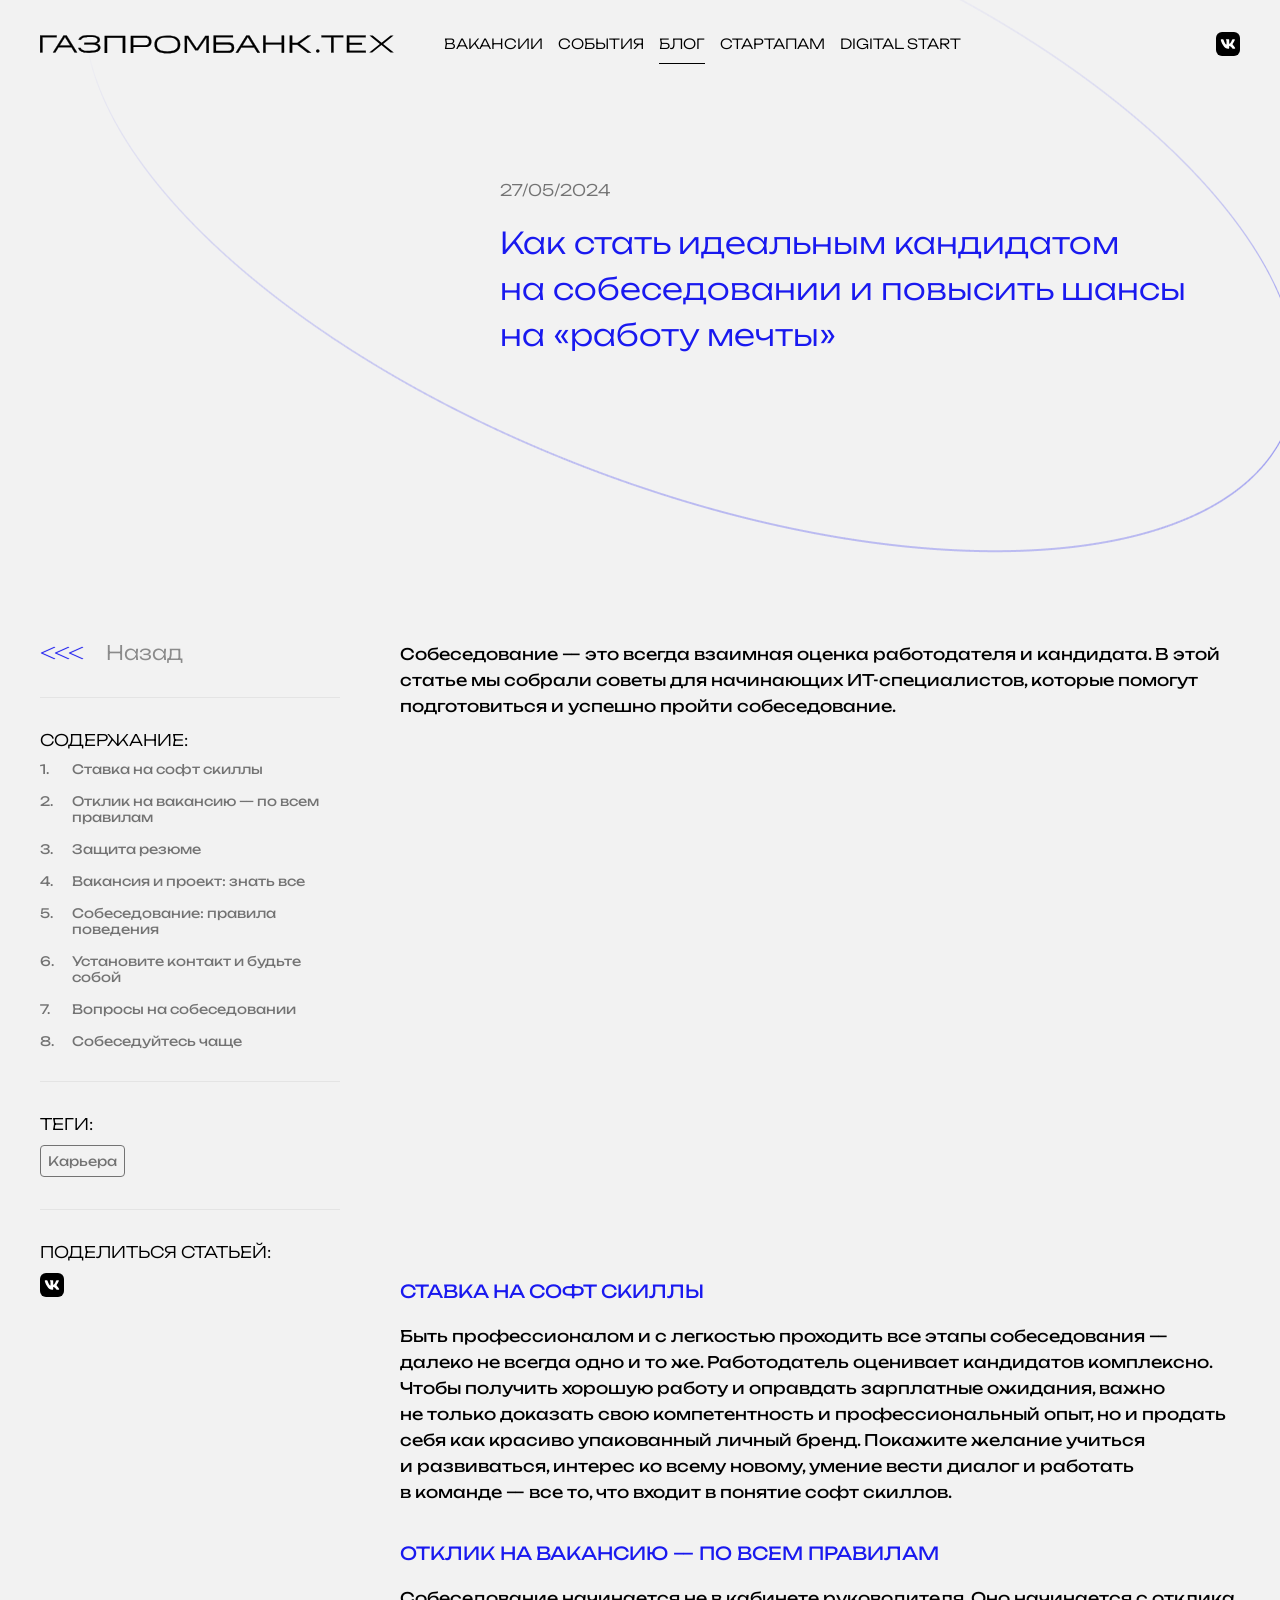
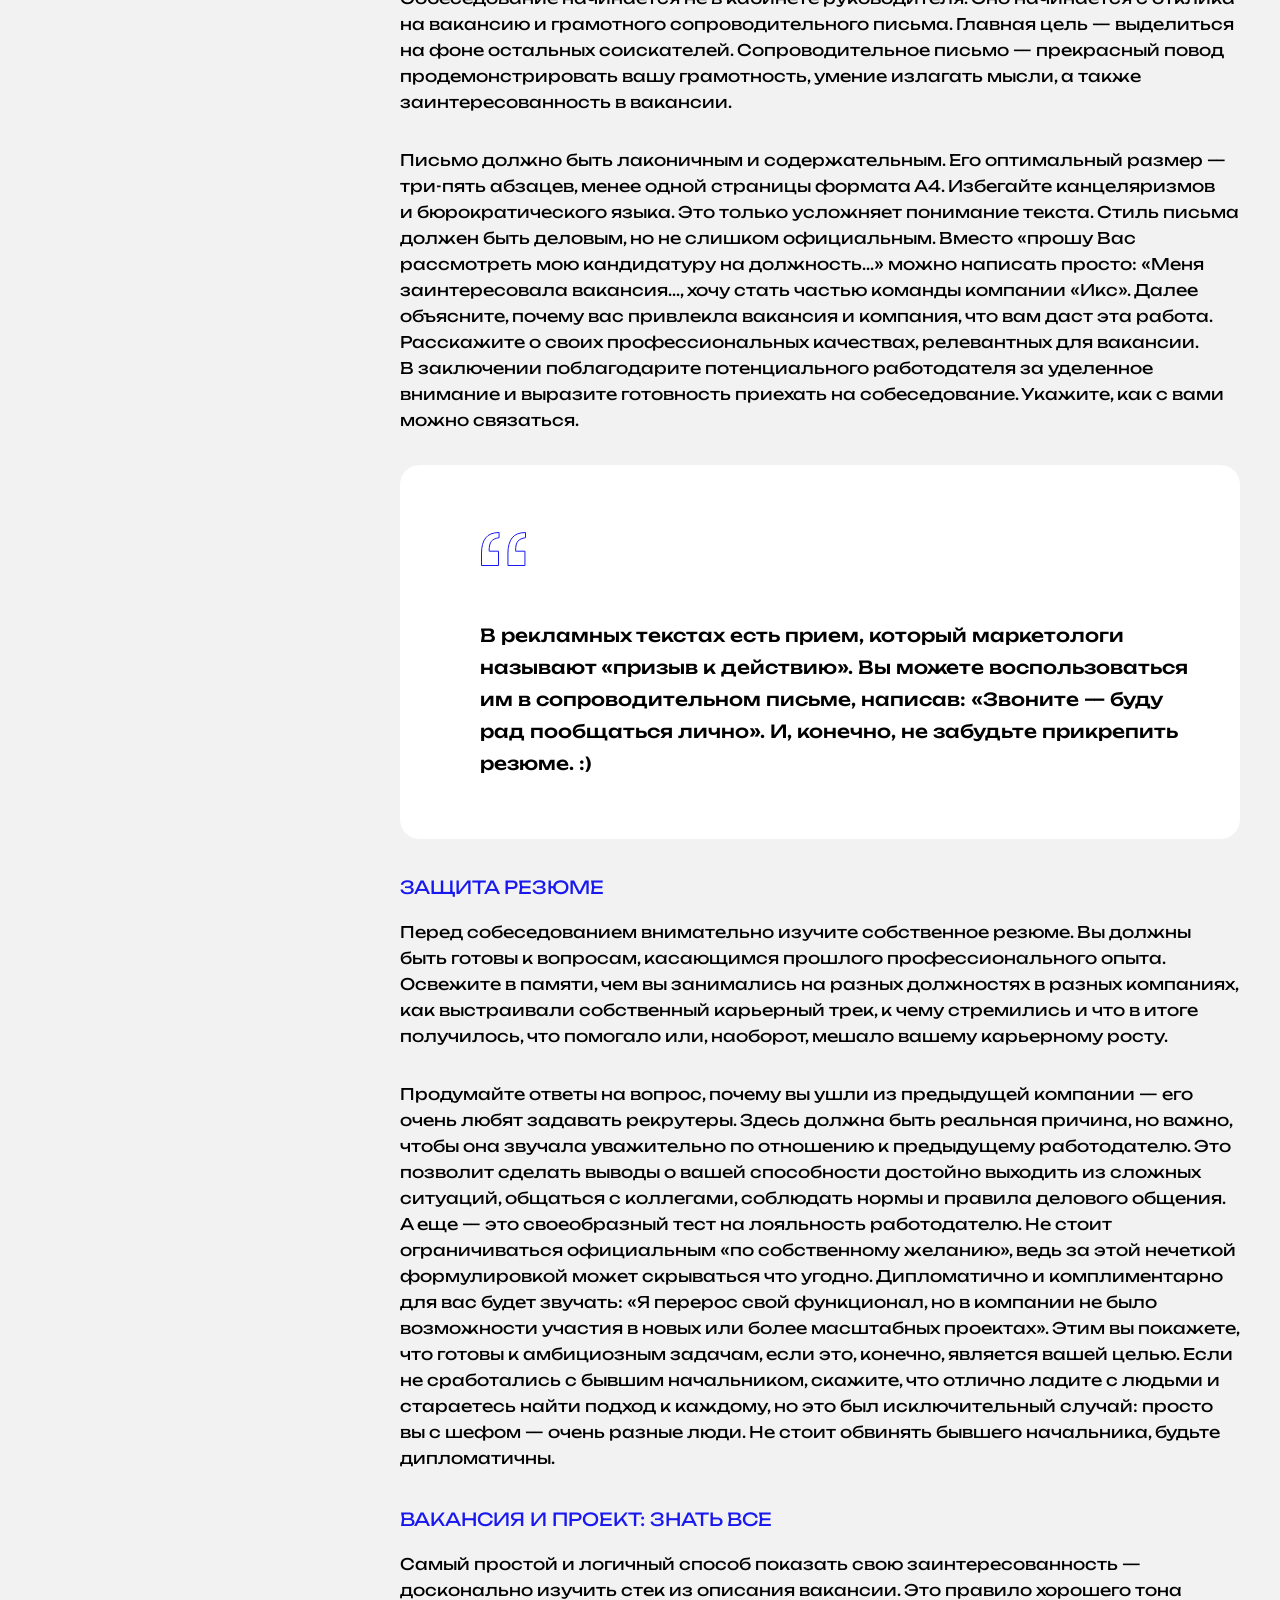
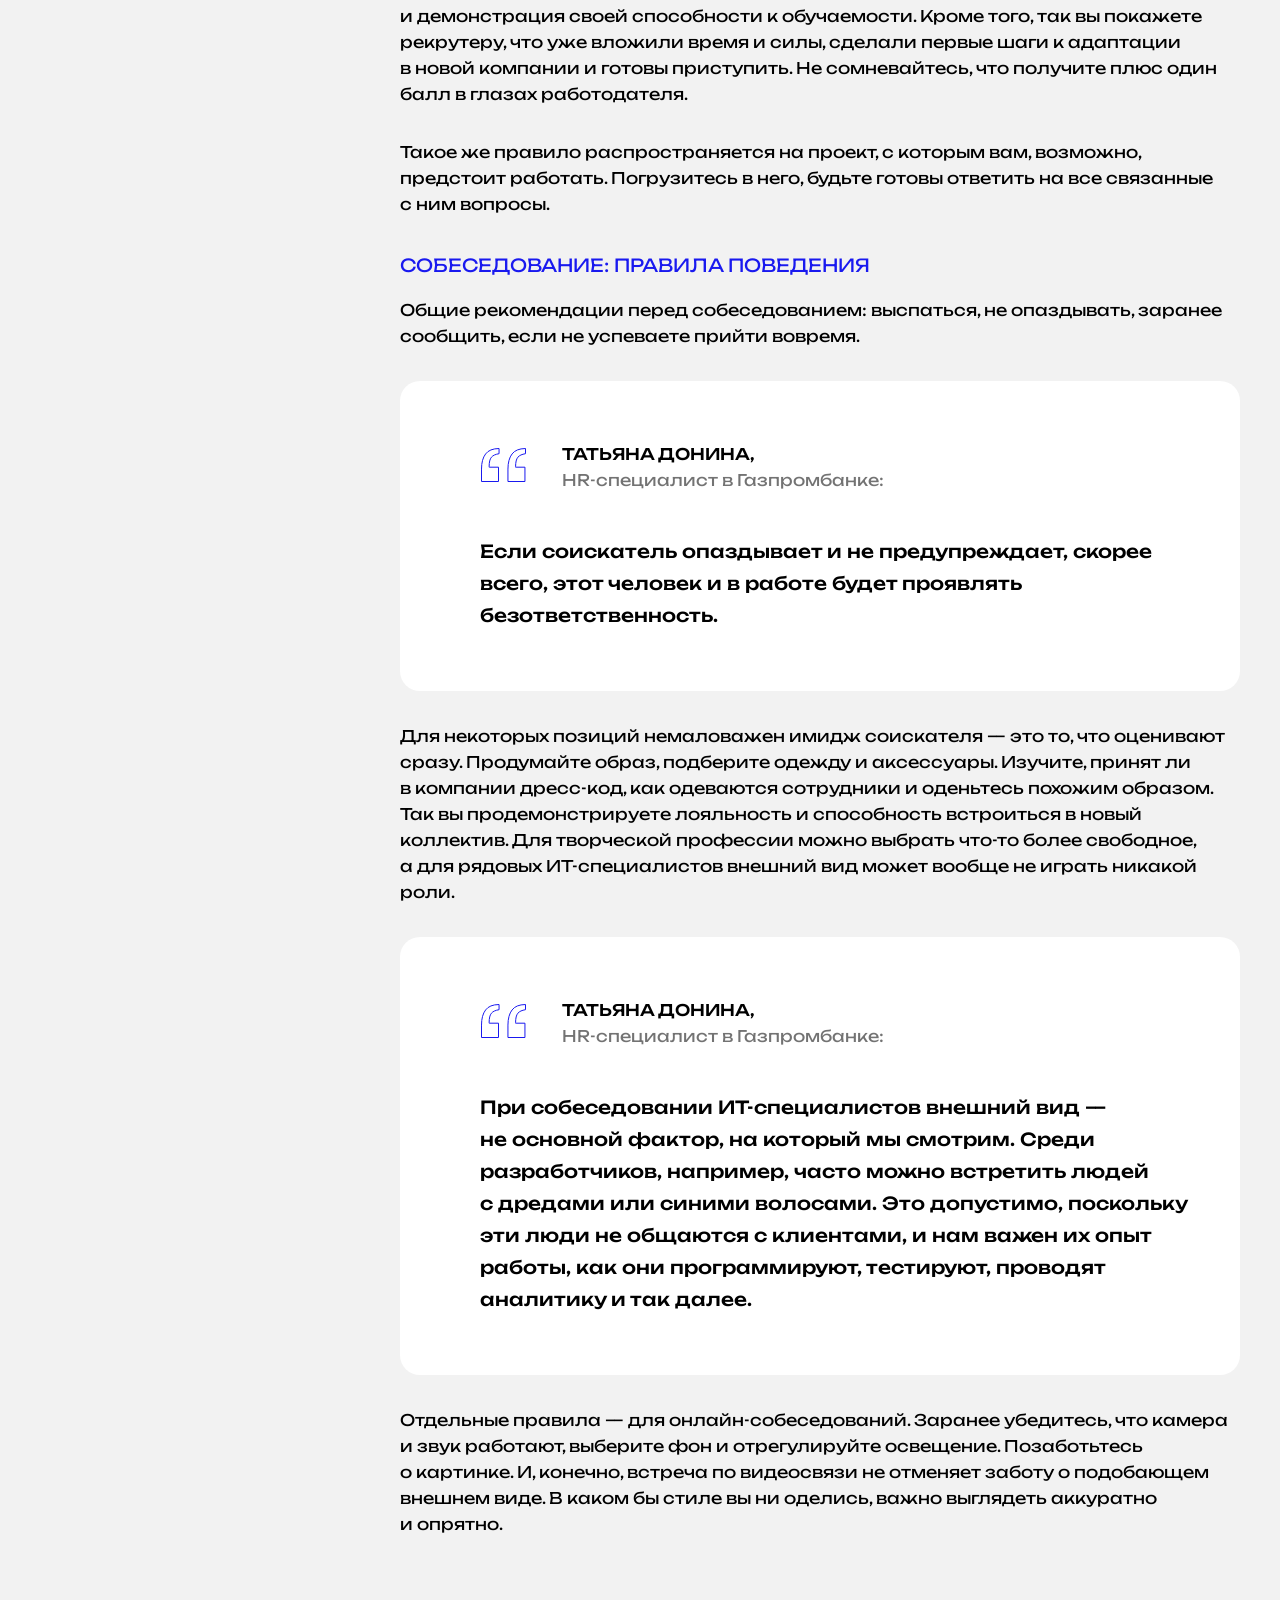
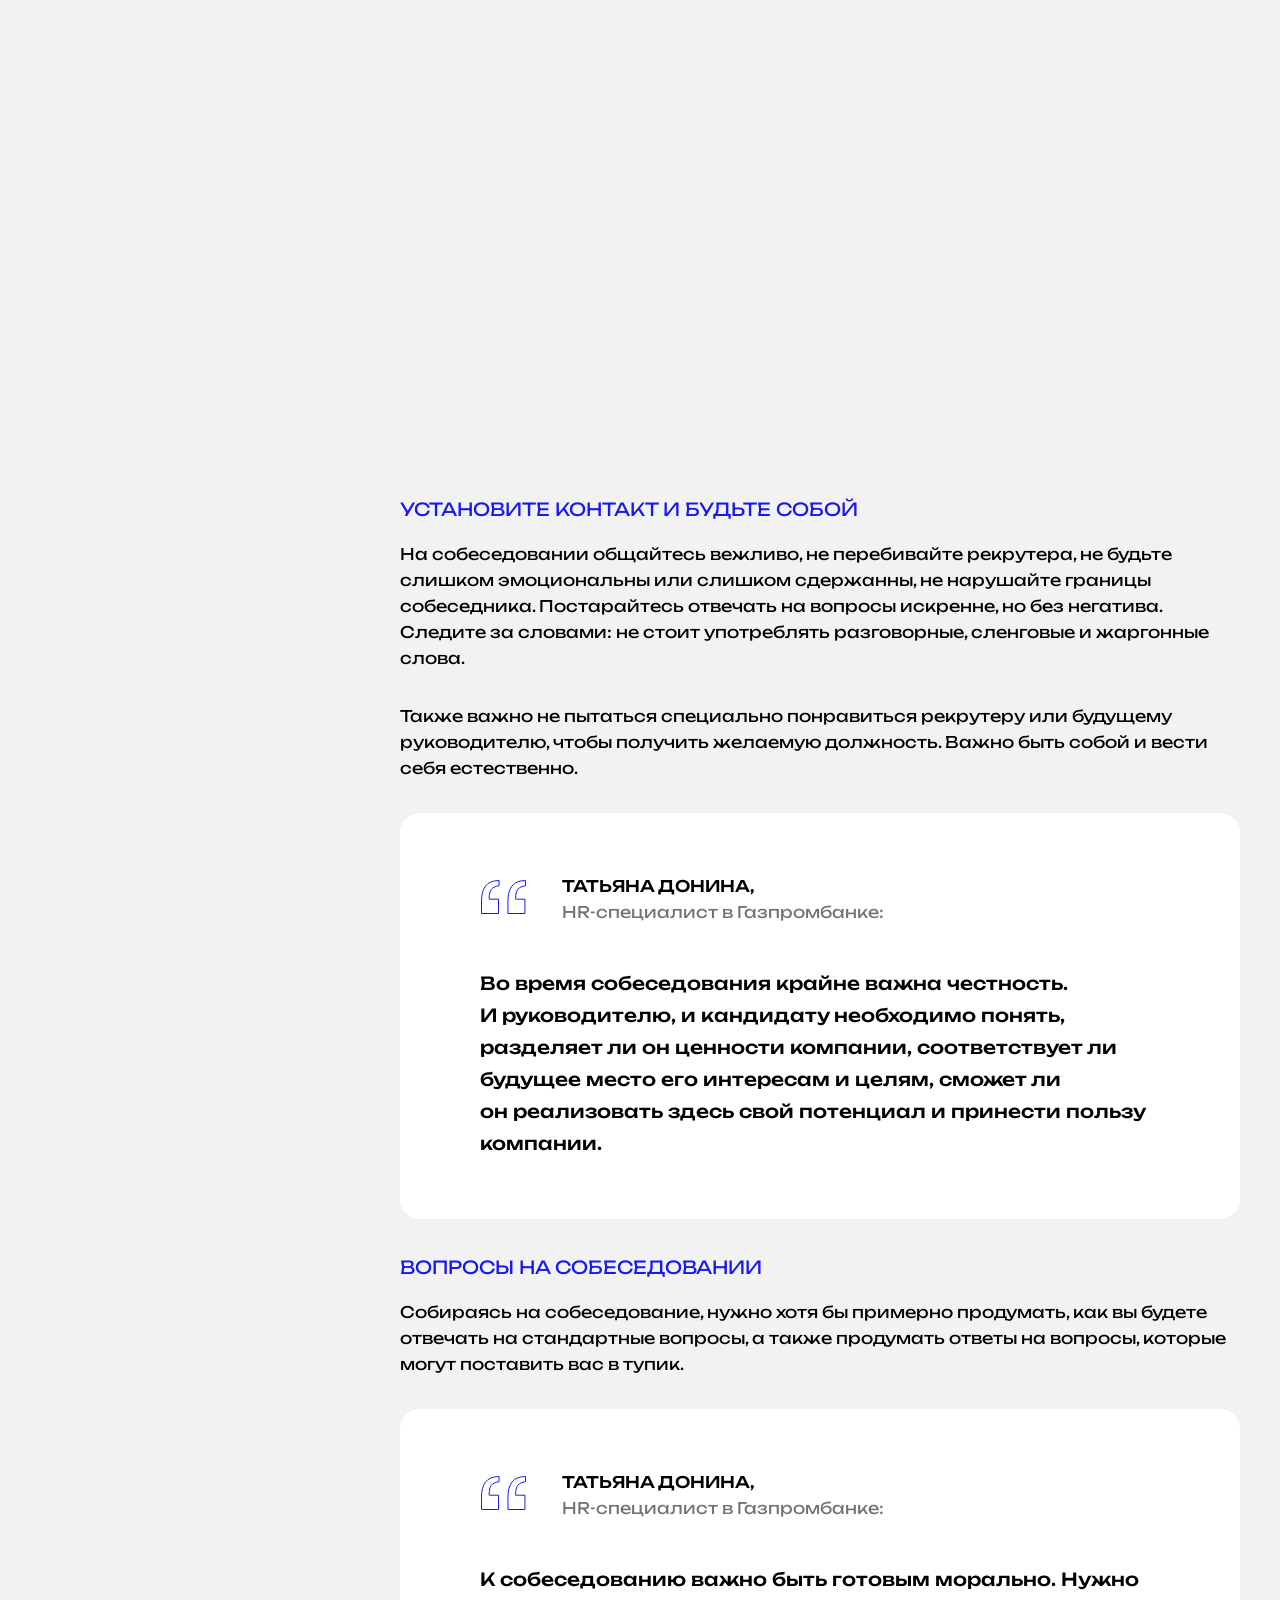
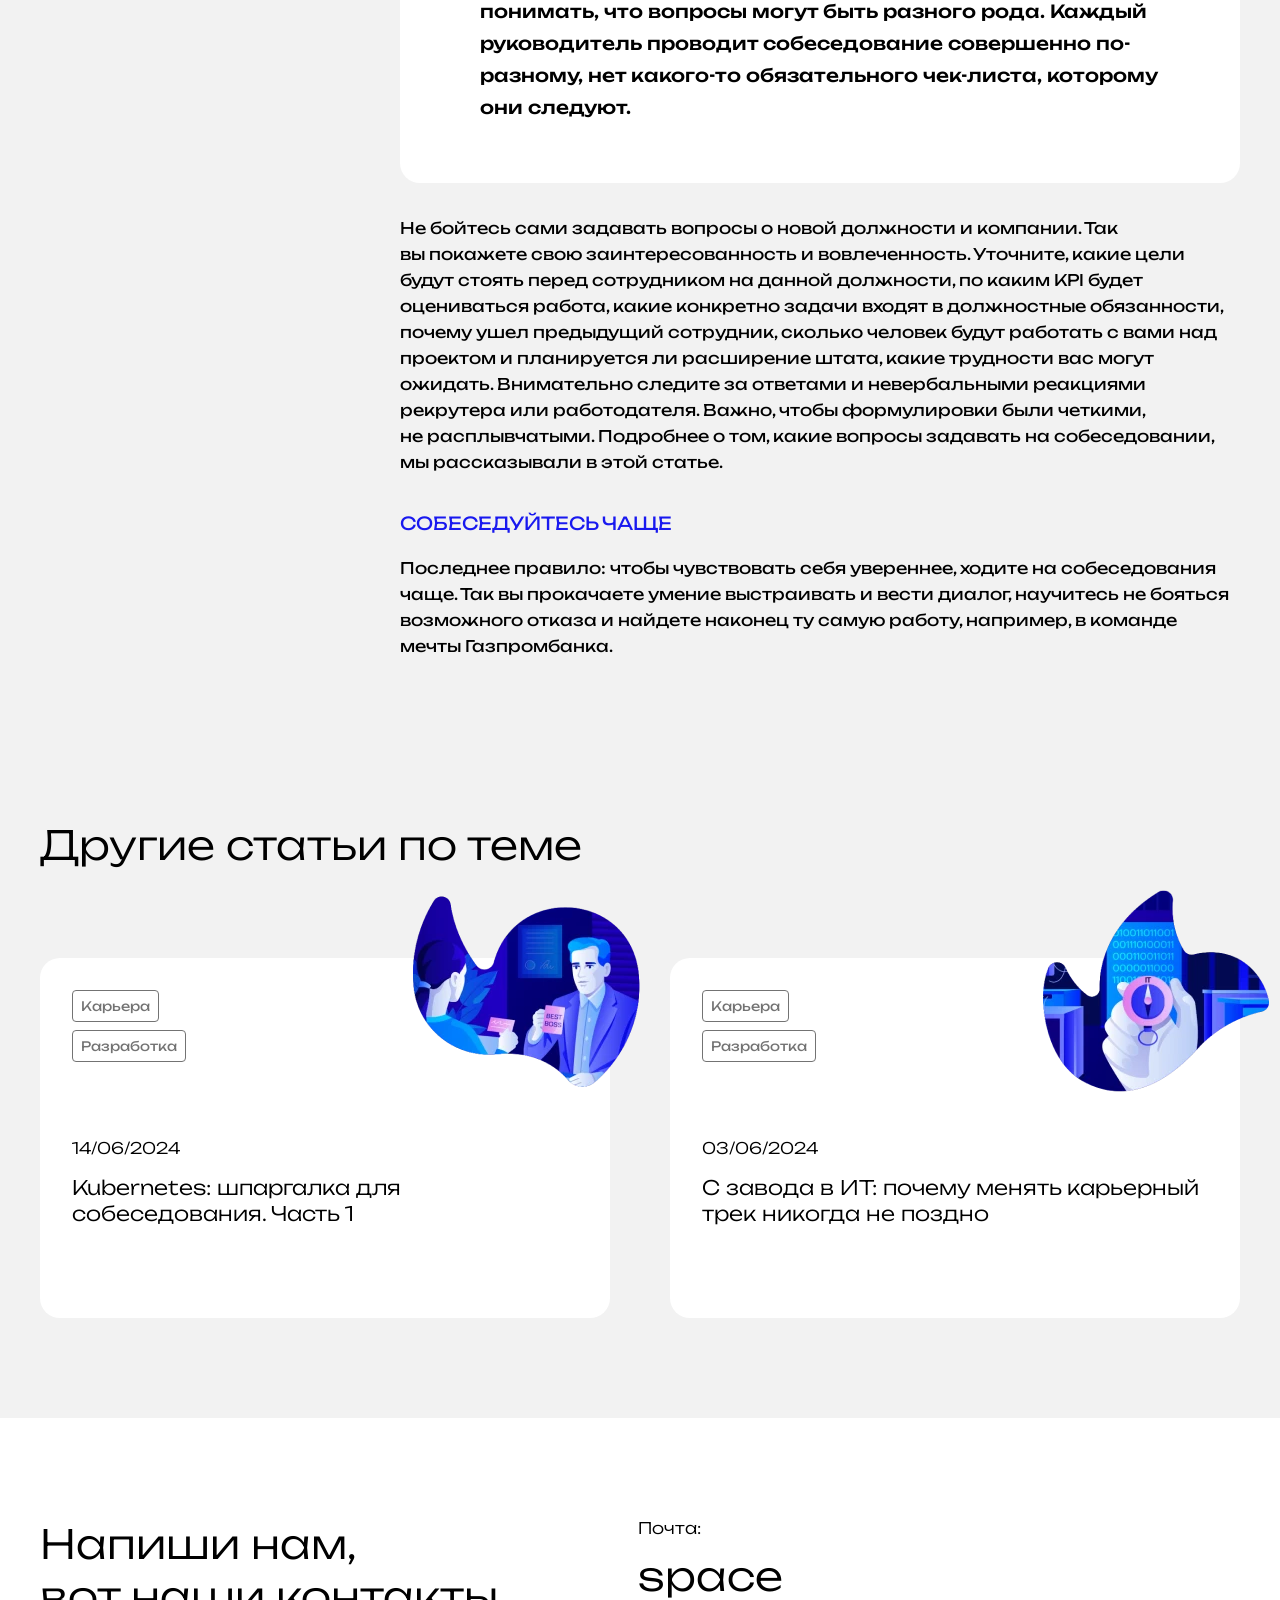
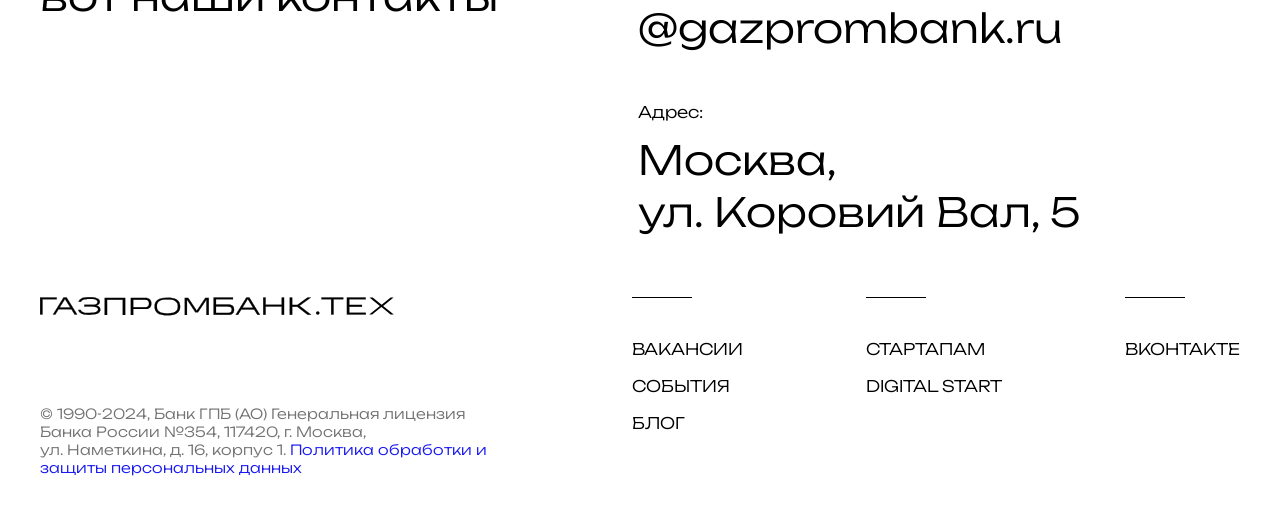
==== commit 602513ef: "Rename index.html to article.html" ====
--- a/article.html
+++ b/article.html
@@ -522,4 +522,4 @@
   </footer>
 </body>
 
-</html>+</html>
